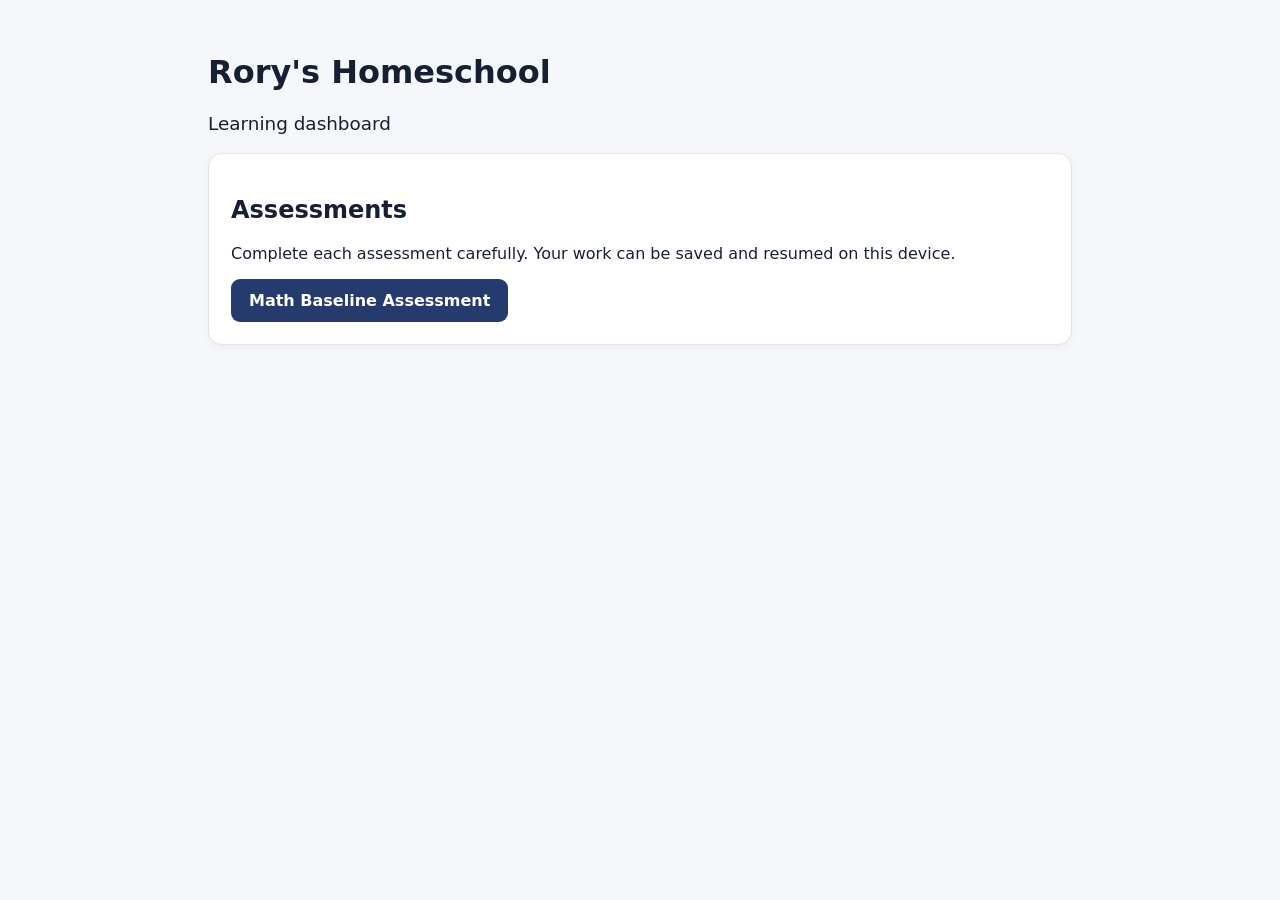
==== index.html @ d45213d0 "Add files via upload" ====
<!doctype html><html><head><meta charset="utf-8"><meta name="viewport" content="width=device-width,initial-scale=1"><title>Rory's Homeschool</title><link rel="stylesheet" href="styles.css"></head><body><main class="wrap"><h1>Rory's Homeschool</h1><p class="lead">Learning dashboard</p><section class="card"><h2>Assessments</h2><p>Complete each assessment carefully. Your work can be saved and resumed on this device.</p><a class="button" href="math-assessment.html">Math Baseline Assessment</a></section></main></body></html>
---- styles.css ----
*{box-sizing:border-box}body{margin:0;font-family:system-ui,-apple-system,Segoe UI,sans-serif;background:#f6f7fb;color:#172033}.wrap{max-width:900px;margin:auto;padding:32px 18px 80px}.lead{font-size:1.15rem}.card,.question{background:white;border:1px solid #dfe3ea;border-radius:14px;padding:22px;margin:18px 0;box-shadow:0 2px 8px #0000000d}.button,button{display:inline-block;background:#253b6e;color:white;border:0;border-radius:9px;padding:12px 18px;text-decoration:none;font-weight:700;cursor:pointer}.secondary{background:#5d6472}.nav{display:flex;gap:10px;flex-wrap:wrap;margin-top:18px}.choice{display:block;padding:10px;margin:7px 0;border:1px solid #d9dee8;border-radius:9px}.choice input{margin-right:10px}.status{padding:10px 12px;border-radius:8px;background:#eef2f8}.warning{background:#fff1d6}.hidden{display:none}.progress{font-weight:700}.small{font-size:.9rem;color:#5b6475}h1,h2,h3{line-height:1.2}
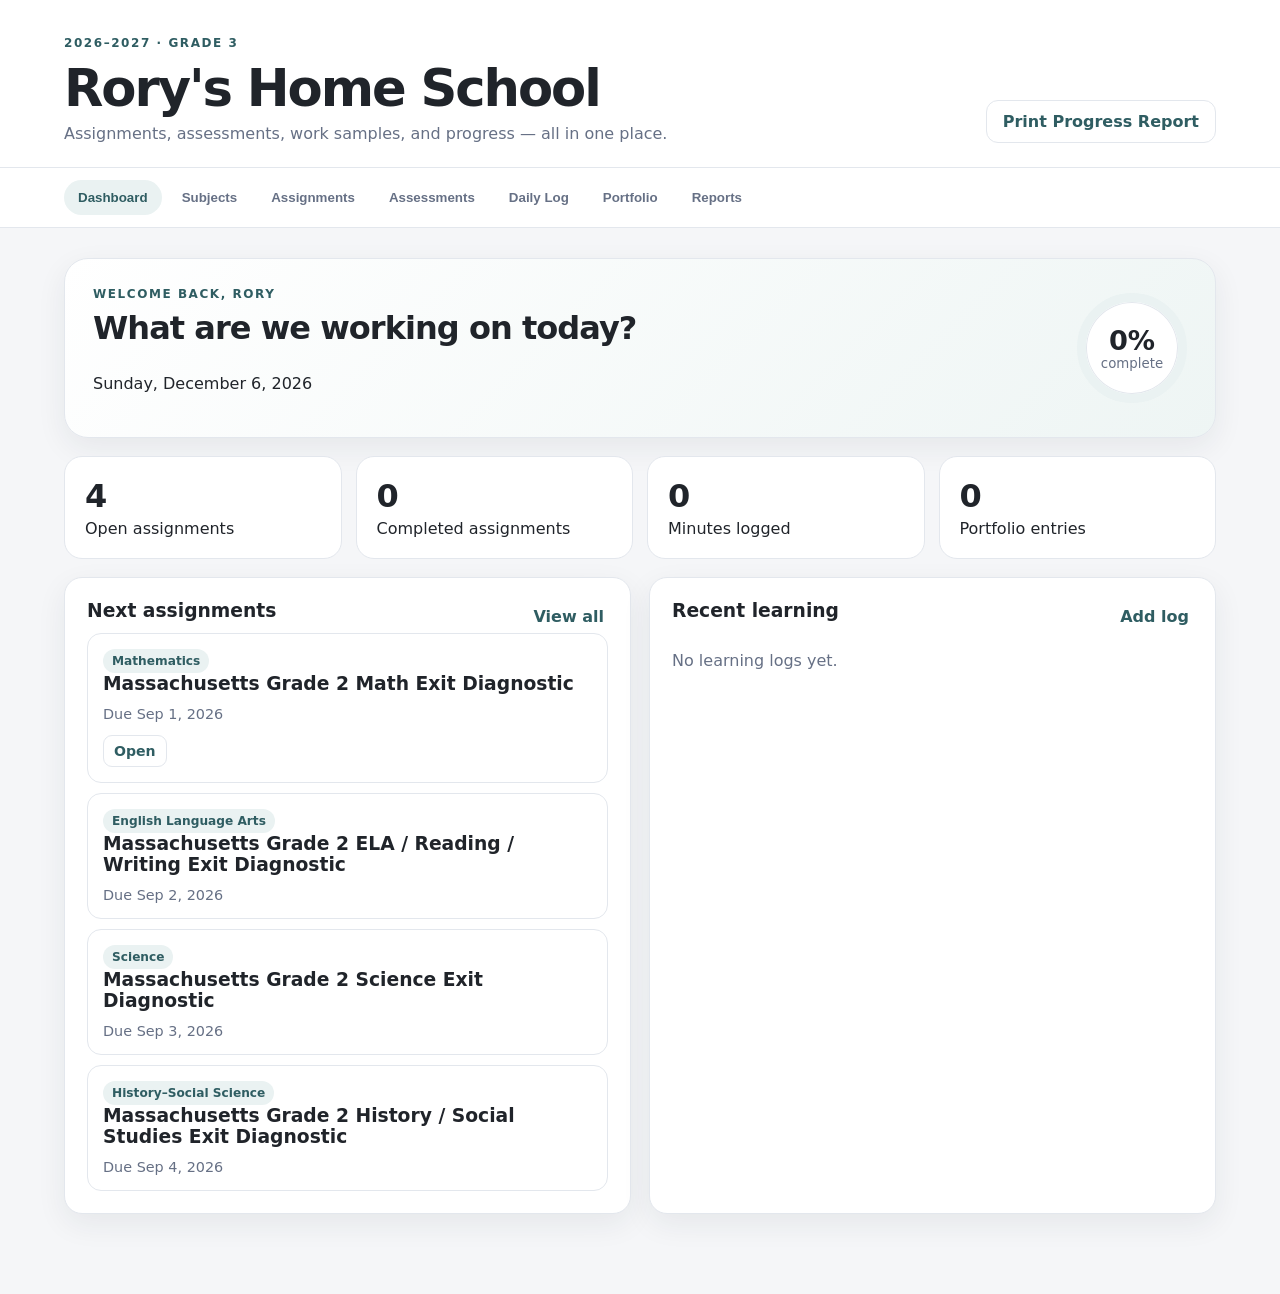
==== commit 7e13bdc8: "Add files via upload" ====
--- a/index.html
+++ b/index.html
@@ -1 +1,166 @@
-<!doctype html><html><head><meta charset="utf-8"><meta name="viewport" content="width=device-width,initial-scale=1"><title>Rory's Homeschool</title><link rel="stylesheet" href="styles.css"></head><body><main class="wrap"><h1>Rory's Homeschool</h1><p class="lead">Learning dashboard</p><section class="card"><h2>Assessments</h2><p>Complete each assessment carefully. Your work can be saved and resumed on this device.</p><a class="button" href="math-assessment.html">Math Baseline Assessment</a></section></main></body></html>+<!DOCTYPE html>
+<html lang="en">
+<head>
+  <meta charset="UTF-8">
+  <meta name="viewport" content="width=device-width, initial-scale=1.0">
+  <title>Rory's Home School</title>
+  <link rel="stylesheet" href="styles.css">
+</head>
+<body>
+<header class="site-header">
+  <div>
+    <p class="eyebrow">2026–2027 · Grade 3</p>
+    <h1>Rory's Home School</h1>
+    <p class="subtitle">Assignments, assessments, work samples, and progress — all in one place.</p>
+  </div>
+  <button id="printReportBtn" class="button secondary">Print Progress Report</button>
+</header>
+
+<nav class="tabs">
+  <button class="tab active" data-view="dashboard">Dashboard</button>
+  <button class="tab" data-view="subjects">Subjects</button>
+  <button class="tab" data-view="assignments">Assignments</button>
+  <button class="tab" data-view="assessments">Assessments</button>
+  <button class="tab" data-view="log">Daily Log</button>
+  <button class="tab" data-view="portfolio">Portfolio</button>
+  <button class="tab" data-view="reports">Reports</button>
+</nav>
+
+<main>
+<section id="dashboard" class="view active">
+  <div class="hero-card">
+    <div>
+      <p class="eyebrow">Welcome back, Rory</p>
+      <h2>What are we working on today?</h2>
+      <p id="todayText"></p>
+    </div>
+    <div class="progress-ring"><span id="overallPercent">0%</span><small>complete</small></div>
+  </div>
+  <div class="stats-grid">
+    <article class="stat-card"><span class="stat-number" id="dueCount">0</span><span>Open assignments</span></article>
+    <article class="stat-card"><span class="stat-number" id="completedCount">0</span><span>Completed assignments</span></article>
+    <article class="stat-card"><span class="stat-number" id="minutesCount">0</span><span>Minutes logged</span></article>
+    <article class="stat-card"><span class="stat-number" id="portfolioCount">0</span><span>Portfolio entries</span></article>
+  </div>
+  <div class="two-column">
+    <section class="panel">
+      <div class="panel-heading"><h3>Next assignments</h3><button class="link-button" data-go="assignments">View all</button></div>
+      <div id="nextAssignments" class="stack"></div>
+    </section>
+    <section class="panel">
+      <div class="panel-heading"><h3>Recent learning</h3><button class="link-button" data-go="log">Add log</button></div>
+      <div id="recentLogs" class="stack"></div>
+    </section>
+  </div>
+</section>
+
+<section id="subjects" class="view">
+  <div class="section-heading"><div><p class="eyebrow">California Grade 3 Course of Study</p><h2>Subjects & Topics</h2></div></div>
+  <div class="panel standards-note">
+    <h3>How this site is organized</h3>
+    <p><strong>Instruction from this point forward follows California Grade 3 requirements and standards.</strong> Massachusetts Grade 2 standards are used only for Rory's initial baseline/exit diagnostics so we can identify what he had already been taught and mastered before homeschooling began.</p>
+  </div>
+  <div id="subjectGrid" class="subject-grid"></div>
+  <div id="subjectDetail" class="panel subject-detail" hidden></div>
+</section>
+
+<section id="assignments" class="view">
+  <div class="section-heading">
+    <div><p class="eyebrow">Schoolwork</p><h2>Assignments</h2></div>
+    <button id="addAssignmentBtn" class="button">+ Add Assignment</button>
+  </div>
+  <div class="filter-row">
+    <select id="subjectFilter">
+      <option value="all">All subjects</option><option>English Language Arts</option><option>Mathematics</option>
+      <option>Science</option><option>History–Social Science</option><option>Health</option><option>Physical Education</option>
+      <option>Visual & Performing Arts</option><option>Technology & Digital Literacy</option>
+    </select>
+    <select id="statusFilter"><option value="all">All statuses</option><option value="open">Open</option><option value="complete">Complete</option></select>
+  </div>
+  <div id="assignmentList" class="card-list"></div>
+</section>
+
+<section id="assessments" class="view">
+  <div class="section-heading"><div><p class="eyebrow">Massachusetts Grade 2 Exit Baseline + Later California Progress Checks</p><h2>Assessments</h2></div></div>
+  <div class="assessment-intro panel">
+    <h3>Assessment Period</h3>
+    <p>Rory's initial baseline assessments use Massachusetts Grade 2 standards to establish where prior instruction left off. Grade 3 reach questions are readiness probes, not deficiencies if he has not yet been taught the material. After the baseline is complete, instruction and progress checks will be organized around California Grade 3 expectations.</p>
+  </div>
+  <div id="assessmentList" class="card-list"></div>
+</section>
+
+<section id="log" class="view">
+  <div class="section-heading"><div><p class="eyebrow">Documentation</p><h2>Daily Learning Log</h2></div></div>
+  <form id="logForm" class="panel form-grid">
+    <label>Date<input type="date" id="logDate" required></label>
+    <label>Subject<select id="logSubject" required>
+      <option>English Language Arts</option><option>Mathematics</option><option>Science</option><option>History–Social Science</option>
+      <option>Health</option><option>Physical Education</option><option>Visual & Performing Arts</option><option>Technology & Digital Literacy</option>
+    </select></label>
+    <label>Minutes<input type="number" id="logMinutes" min="1" step="1" required></label>
+    <label class="full">What did you work on?<textarea id="logActivity" rows="3" required></textarea></label>
+    <label class="full">Notes / what I learned<textarea id="logNotes" rows="3"></textarea></label>
+    <div class="full"><button class="button" type="submit">Save Learning Log</button></div>
+  </form>
+  <div id="logList" class="card-list"></div>
+</section>
+
+<section id="portfolio" class="view">
+  <div class="section-heading">
+    <div><p class="eyebrow">Work Samples</p><h2>Portfolio</h2></div>
+    <button id="addPortfolioBtn" class="button">+ Add Work Sample</button>
+  </div>
+  <p class="section-note">Save a title, description, date, subject, and optional link to a photo, PDF, document, artwork, or other work sample.</p>
+  <div id="portfolioList" class="card-list"></div>
+</section>
+
+<section id="reports" class="view">
+  <div class="section-heading"><div><p class="eyebrow">Parent Records</p><h2>Progress Reports</h2></div></div>
+  <div class="report-grid">
+    <article class="panel"><h3>Current Summary</h3><div id="reportSummary"></div></article>
+    <article class="panel">
+      <h3>Export Records</h3>
+      <p>Export a complete copy of Rory's school record from this browser.</p>
+      <div class="button-stack">
+        <button id="exportJsonBtn" class="button">Export Full Record (.json)</button>
+        <button id="exportCsvBtn" class="button secondary">Export Learning Log (.csv)</button>
+      </div>
+      <p class="privacy-note"><strong>Important:</strong> this version stores progress in this browser. Export the full record regularly so the school record is backed up.</p>
+    </article>
+  </div>
+</section>
+</main>
+
+<dialog id="assignmentDialog">
+<form id="assignmentForm" class="dialog-form">
+  <div class="dialog-heading"><h2>Add Assignment</h2><button type="button" class="icon-button close-dialog">×</button></div>
+  <label>Title<input id="assignmentTitle" required></label>
+  <label>Subject<select id="assignmentSubject">
+    <option>English Language Arts</option><option>Mathematics</option><option>Science</option><option>History–Social Science</option>
+    <option>Health</option><option>Physical Education</option><option>Visual & Performing Arts</option><option>Technology & Digital Literacy</option>
+  </select></label>
+  <label>Due date<input type="date" id="assignmentDue"></label>
+  <label>Description<textarea id="assignmentDescription" rows="4"></textarea></label>
+  <label>Resource / assignment link<input type="url" id="assignmentLink" placeholder="https://..."></label>
+  <button class="button" type="submit">Save Assignment</button>
+</form>
+</dialog>
+
+<dialog id="portfolioDialog">
+<form id="portfolioForm" class="dialog-form">
+  <div class="dialog-heading"><h2>Add Work Sample</h2><button type="button" class="icon-button close-dialog">×</button></div>
+  <label>Title<input id="portfolioTitle" required></label>
+  <label>Subject<select id="portfolioSubject">
+    <option>English Language Arts</option><option>Mathematics</option><option>Science</option><option>History–Social Science</option>
+    <option>Health</option><option>Physical Education</option><option>Visual & Performing Arts</option><option>Technology & Digital Literacy</option>
+  </select></label>
+  <label>Date<input type="date" id="portfolioDate" required></label>
+  <label>Description<textarea id="portfolioDescription" rows="4"></textarea></label>
+  <label>Evidence link<input type="url" id="portfolioLink" placeholder="https://..."></label>
+  <button class="button" type="submit">Save Work Sample</button>
+</form>
+</dialog>
+
+<script src="app.js"></script>
+</body>
+</html>
--- a/styles.css
+++ b/styles.css
@@ -1 +1,10 @@
-*{box-sizing:border-box}body{margin:0;font-family:system-ui,-apple-system,Segoe UI,sans-serif;background:#f6f7fb;color:#172033}.wrap{max-width:900px;margin:auto;padding:32px 18px 80px}.lead{font-size:1.15rem}.card,.question{background:white;border:1px solid #dfe3ea;border-radius:14px;padding:22px;margin:18px 0;box-shadow:0 2px 8px #0000000d}.button,button{display:inline-block;background:#253b6e;color:white;border:0;border-radius:9px;padding:12px 18px;text-decoration:none;font-weight:700;cursor:pointer}.secondary{background:#5d6472}.nav{display:flex;gap:10px;flex-wrap:wrap;margin-top:18px}.choice{display:block;padding:10px;margin:7px 0;border:1px solid #d9dee8;border-radius:9px}.choice input{margin-right:10px}.status{padding:10px 12px;border-radius:8px;background:#eef2f8}.warning{background:#fff1d6}.hidden{display:none}.progress{font-weight:700}.small{font-size:.9rem;color:#5b6475}h1,h2,h3{line-height:1.2}+:root{--bg:#f5f6f8;--surface:#fff;--text:#20242a;--muted:#667085;--line:#e3e7ed;--accent:#2f5d62;--accent-soft:#eaf2f2;--success:#2f7a4d;--shadow:0 10px 30px rgba(31,41,55,.07);font-family:Inter,system-ui,-apple-system,BlinkMacSystemFont,"Segoe UI",sans-serif}
+*{box-sizing:border-box}body{margin:0;background:var(--bg);color:var(--text)}.site-header{padding:36px clamp(20px,5vw,72px) 24px;display:flex;justify-content:space-between;align-items:end;gap:24px;background:var(--surface);border-bottom:1px solid var(--line)}
+h1,h2,h3,p{margin-top:0}h1{margin-bottom:6px;font-size:clamp(2rem,4vw,3.3rem);letter-spacing:-.04em}h2{font-size:2rem;letter-spacing:-.03em}h3{margin-bottom:12px}.subtitle,.section-note{color:var(--muted);margin-bottom:0}.eyebrow{text-transform:uppercase;letter-spacing:.13em;font-size:.75rem;font-weight:800;color:var(--accent);margin-bottom:8px}
+.tabs{position:sticky;top:0;z-index:10;display:flex;gap:6px;overflow-x:auto;padding:12px clamp(20px,5vw,72px);background:rgba(255,255,255,.94);border-bottom:1px solid var(--line);backdrop-filter:blur(12px)}.tab{border:0;background:transparent;padding:10px 14px;border-radius:999px;font-weight:700;cursor:pointer;color:var(--muted);white-space:nowrap}.tab.active{background:var(--accent-soft);color:var(--accent)}
+main{padding:30px clamp(20px,5vw,72px) 80px;max-width:1500px;margin:auto}.view{display:none}.view.active{display:block}.hero-card{background:linear-gradient(135deg,#fff,#eef5f4);border:1px solid var(--line);border-radius:24px;padding:28px;display:flex;align-items:center;justify-content:space-between;gap:24px;box-shadow:var(--shadow)}.progress-ring{width:110px;height:110px;min-width:110px;border-radius:50%;display:grid;place-items:center;align-content:center;background:var(--surface);border:9px solid var(--accent-soft);box-shadow:inset 0 0 0 1px var(--line)}.progress-ring span{font-size:1.7rem;font-weight:850}.progress-ring small{color:var(--muted)}
+.stats-grid{display:grid;grid-template-columns:repeat(4,1fr);gap:14px;margin:18px 0}.stat-card{background:var(--surface);border:1px solid var(--line);border-radius:18px;padding:20px}.stat-number{display:block;font-size:2rem;font-weight:850;margin-bottom:4px}.two-column,.report-grid{display:grid;grid-template-columns:1fr 1fr;gap:18px}.panel{background:var(--surface);border:1px solid var(--line);border-radius:18px;padding:22px;box-shadow:var(--shadow)}.panel-heading,.section-heading{display:flex;align-items:center;justify-content:space-between;gap:18px}.section-heading{margin-bottom:18px}.section-heading h2{margin-bottom:0}
+.stack{display:grid;gap:10px}.mini-card,.record-card{border:1px solid var(--line);border-radius:14px;padding:15px;background:#fff}.record-card{padding:18px}.record-card h3{margin-bottom:7px}.meta{color:var(--muted);font-size:.9rem}.badge{display:inline-block;padding:5px 9px;border-radius:999px;background:var(--accent-soft);color:var(--accent);font-size:.76rem;font-weight:800}.badge.complete{background:#e8f5ec;color:var(--success)}.card-list{display:grid;gap:13px}.button,.link-button,.icon-button{font:inherit;cursor:pointer}.button{border:0;border-radius:12px;padding:11px 16px;background:var(--accent);color:white;font-weight:800}.button.secondary{background:white;color:var(--accent);border:1px solid var(--line)}.link-button{border:0;background:transparent;color:var(--accent);font-weight:800;padding:4px}.icon-button{border:0;background:transparent;font-size:1.6rem}
+.filter-row{display:flex;gap:10px;margin-bottom:16px}select,input,textarea{width:100%;border:1px solid #ccd3dc;border-radius:10px;padding:10px 11px;font:inherit;background:white}.filter-row select{width:auto;min-width:180px}.form-grid{display:grid;grid-template-columns:1fr 1fr 1fr;gap:14px;margin-bottom:18px}.form-grid label,.dialog-form label{display:grid;gap:7px;font-weight:700;font-size:.92rem}.full{grid-column:1/-1}dialog{width:min(560px,92vw);border:0;border-radius:18px;padding:0;box-shadow:0 24px 70px rgba(0,0,0,.22)}dialog::backdrop{background:rgba(26,30,36,.45)}.dialog-form{padding:22px;display:grid;gap:14px}.dialog-heading{display:flex;justify-content:space-between;align-items:center}.dialog-heading h2{margin:0}.button-stack{display:grid;gap:10px}.privacy-note{color:var(--muted);font-size:.9rem;margin-top:16px}.actions{display:flex;flex-wrap:wrap;gap:8px;margin-top:13px}.actions button,.actions a{border:1px solid var(--line);border-radius:9px;padding:7px 10px;background:white;color:var(--accent);font-weight:750;text-decoration:none;cursor:pointer;font-size:.88rem}.empty{color:var(--muted);padding:18px 0}.report-table{width:100%;border-collapse:collapse}.report-table th,.report-table td{text-align:left;padding:8px;border-bottom:1px solid var(--line)}
+.subject-grid{display:grid;grid-template-columns:repeat(3,minmax(0,1fr));gap:14px;margin:18px 0}.subject-card{text-align:left;border:1px solid var(--line);border-radius:18px;padding:20px;background:var(--surface);box-shadow:var(--shadow);font:inherit;cursor:pointer;color:inherit}.subject-card:hover{transform:translateY(-1px);border-color:#c9d7d8}.subject-card h3{margin-top:12px}.subject-card p{color:var(--muted);margin-bottom:0}.subject-detail{margin-top:18px}.topic-list{columns:2;gap:28px}.topic-list li{margin:8px 0}.topic-link{color:var(--accent);font-weight:700}.standards-note{border-left:5px solid var(--accent)}
+@media(max-width:950px){.subject-grid{grid-template-columns:1fr 1fr}}@media(max-width:850px){.site-header{align-items:start;flex-direction:column}.stats-grid{grid-template-columns:1fr 1fr}.two-column,.report-grid{grid-template-columns:1fr}.form-grid{grid-template-columns:1fr}.hero-card{align-items:start}}@media(max-width:520px){.stats-grid,.subject-grid{grid-template-columns:1fr}.hero-card{flex-direction:column}.filter-row{flex-direction:column}.filter-row select{width:100%}.topic-list{columns:1}}@media print{.site-header button,.tabs,.section-heading .button,.actions,#exportJsonBtn,#exportCsvBtn{display:none!important}body{background:white}main{max-width:none;padding:20px}.view{display:none!important}#reports.view{display:block!important}.panel{box-shadow:none;break-inside:avoid}}
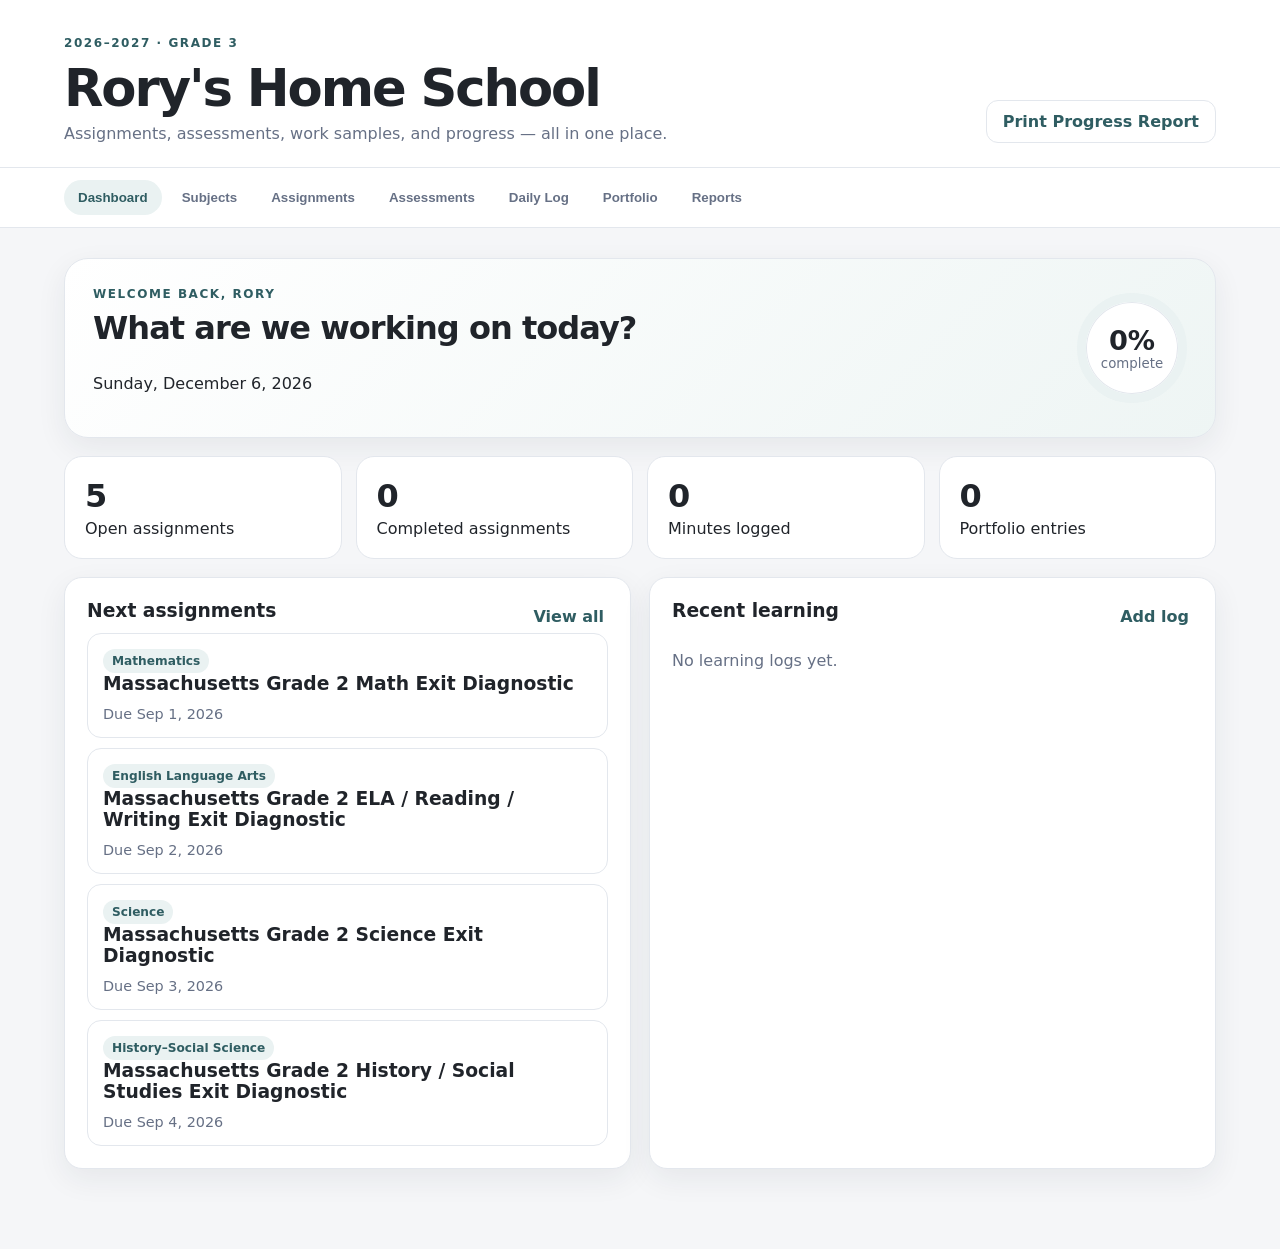
==== commit 6ddef581: "Integrate complete homeschool diagnostic portal and parent reporting Bring Rory to canonical portal " ====
--- a/index.html
+++ b/index.html
@@ -1,166 +1,176 @@
-<!DOCTYPE html>
-<html lang="en">
-<head>
-  <meta charset="UTF-8">
-  <meta name="viewport" content="width=device-width, initial-scale=1.0">
-  <title>Rory's Home School</title>
-  <link rel="stylesheet" href="styles.css">
-</head>
-<body>
-<header class="site-header">
-  <div>
-    <p class="eyebrow">2026–2027 · Grade 3</p>
-    <h1>Rory's Home School</h1>
-    <p class="subtitle">Assignments, assessments, work samples, and progress — all in one place.</p>
-  </div>
-  <button id="printReportBtn" class="button secondary">Print Progress Report</button>
-</header>
-
-<nav class="tabs">
-  <button class="tab active" data-view="dashboard">Dashboard</button>
-  <button class="tab" data-view="subjects">Subjects</button>
-  <button class="tab" data-view="assignments">Assignments</button>
-  <button class="tab" data-view="assessments">Assessments</button>
-  <button class="tab" data-view="log">Daily Log</button>
-  <button class="tab" data-view="portfolio">Portfolio</button>
-  <button class="tab" data-view="reports">Reports</button>
-</nav>
-
-<main>
-<section id="dashboard" class="view active">
-  <div class="hero-card">
-    <div>
-      <p class="eyebrow">Welcome back, Rory</p>
-      <h2>What are we working on today?</h2>
-      <p id="todayText"></p>
-    </div>
-    <div class="progress-ring"><span id="overallPercent">0%</span><small>complete</small></div>
-  </div>
-  <div class="stats-grid">
-    <article class="stat-card"><span class="stat-number" id="dueCount">0</span><span>Open assignments</span></article>
-    <article class="stat-card"><span class="stat-number" id="completedCount">0</span><span>Completed assignments</span></article>
-    <article class="stat-card"><span class="stat-number" id="minutesCount">0</span><span>Minutes logged</span></article>
-    <article class="stat-card"><span class="stat-number" id="portfolioCount">0</span><span>Portfolio entries</span></article>
-  </div>
-  <div class="two-column">
-    <section class="panel">
-      <div class="panel-heading"><h3>Next assignments</h3><button class="link-button" data-go="assignments">View all</button></div>
-      <div id="nextAssignments" class="stack"></div>
-    </section>
-    <section class="panel">
-      <div class="panel-heading"><h3>Recent learning</h3><button class="link-button" data-go="log">Add log</button></div>
-      <div id="recentLogs" class="stack"></div>
-    </section>
-  </div>
-</section>
-
-<section id="subjects" class="view">
-  <div class="section-heading"><div><p class="eyebrow">California Grade 3 Course of Study</p><h2>Subjects & Topics</h2></div></div>
-  <div class="panel standards-note">
-    <h3>How this site is organized</h3>
-    <p><strong>Instruction from this point forward follows California Grade 3 requirements and standards.</strong> Massachusetts Grade 2 standards are used only for Rory's initial baseline/exit diagnostics so we can identify what he had already been taught and mastered before homeschooling began.</p>
-  </div>
-  <div id="subjectGrid" class="subject-grid"></div>
-  <div id="subjectDetail" class="panel subject-detail" hidden></div>
-</section>
-
-<section id="assignments" class="view">
-  <div class="section-heading">
-    <div><p class="eyebrow">Schoolwork</p><h2>Assignments</h2></div>
-    <button id="addAssignmentBtn" class="button">+ Add Assignment</button>
-  </div>
-  <div class="filter-row">
-    <select id="subjectFilter">
-      <option value="all">All subjects</option><option>English Language Arts</option><option>Mathematics</option>
-      <option>Science</option><option>History–Social Science</option><option>Health</option><option>Physical Education</option>
-      <option>Visual & Performing Arts</option><option>Technology & Digital Literacy</option>
-    </select>
-    <select id="statusFilter"><option value="all">All statuses</option><option value="open">Open</option><option value="complete">Complete</option></select>
-  </div>
-  <div id="assignmentList" class="card-list"></div>
-</section>
-
-<section id="assessments" class="view">
-  <div class="section-heading"><div><p class="eyebrow">Massachusetts Grade 2 Exit Baseline + Later California Progress Checks</p><h2>Assessments</h2></div></div>
-  <div class="assessment-intro panel">
-    <h3>Assessment Period</h3>
-    <p>Rory's initial baseline assessments use Massachusetts Grade 2 standards to establish where prior instruction left off. Grade 3 reach questions are readiness probes, not deficiencies if he has not yet been taught the material. After the baseline is complete, instruction and progress checks will be organized around California Grade 3 expectations.</p>
-  </div>
-  <div id="assessmentList" class="card-list"></div>
-</section>
-
-<section id="log" class="view">
-  <div class="section-heading"><div><p class="eyebrow">Documentation</p><h2>Daily Learning Log</h2></div></div>
-  <form id="logForm" class="panel form-grid">
-    <label>Date<input type="date" id="logDate" required></label>
-    <label>Subject<select id="logSubject" required>
-      <option>English Language Arts</option><option>Mathematics</option><option>Science</option><option>History–Social Science</option>
-      <option>Health</option><option>Physical Education</option><option>Visual & Performing Arts</option><option>Technology & Digital Literacy</option>
-    </select></label>
-    <label>Minutes<input type="number" id="logMinutes" min="1" step="1" required></label>
-    <label class="full">What did you work on?<textarea id="logActivity" rows="3" required></textarea></label>
-    <label class="full">Notes / what I learned<textarea id="logNotes" rows="3"></textarea></label>
-    <div class="full"><button class="button" type="submit">Save Learning Log</button></div>
-  </form>
-  <div id="logList" class="card-list"></div>
-</section>
-
-<section id="portfolio" class="view">
-  <div class="section-heading">
-    <div><p class="eyebrow">Work Samples</p><h2>Portfolio</h2></div>
-    <button id="addPortfolioBtn" class="button">+ Add Work Sample</button>
-  </div>
-  <p class="section-note">Save a title, description, date, subject, and optional link to a photo, PDF, document, artwork, or other work sample.</p>
-  <div id="portfolioList" class="card-list"></div>
-</section>
-
-<section id="reports" class="view">
-  <div class="section-heading"><div><p class="eyebrow">Parent Records</p><h2>Progress Reports</h2></div></div>
-  <div class="report-grid">
-    <article class="panel"><h3>Current Summary</h3><div id="reportSummary"></div></article>
-    <article class="panel">
-      <h3>Export Records</h3>
-      <p>Export a complete copy of Rory's school record from this browser.</p>
-      <div class="button-stack">
-        <button id="exportJsonBtn" class="button">Export Full Record (.json)</button>
-        <button id="exportCsvBtn" class="button secondary">Export Learning Log (.csv)</button>
-      </div>
-      <p class="privacy-note"><strong>Important:</strong> this version stores progress in this browser. Export the full record regularly so the school record is backed up.</p>
-    </article>
-  </div>
-</section>
-</main>
-
-<dialog id="assignmentDialog">
-<form id="assignmentForm" class="dialog-form">
-  <div class="dialog-heading"><h2>Add Assignment</h2><button type="button" class="icon-button close-dialog">×</button></div>
-  <label>Title<input id="assignmentTitle" required></label>
-  <label>Subject<select id="assignmentSubject">
-    <option>English Language Arts</option><option>Mathematics</option><option>Science</option><option>History–Social Science</option>
-    <option>Health</option><option>Physical Education</option><option>Visual & Performing Arts</option><option>Technology & Digital Literacy</option>
-  </select></label>
-  <label>Due date<input type="date" id="assignmentDue"></label>
-  <label>Description<textarea id="assignmentDescription" rows="4"></textarea></label>
-  <label>Resource / assignment link<input type="url" id="assignmentLink" placeholder="https://..."></label>
-  <button class="button" type="submit">Save Assignment</button>
-</form>
-</dialog>
-
-<dialog id="portfolioDialog">
-<form id="portfolioForm" class="dialog-form">
-  <div class="dialog-heading"><h2>Add Work Sample</h2><button type="button" class="icon-button close-dialog">×</button></div>
-  <label>Title<input id="portfolioTitle" required></label>
-  <label>Subject<select id="portfolioSubject">
-    <option>English Language Arts</option><option>Mathematics</option><option>Science</option><option>History–Social Science</option>
-    <option>Health</option><option>Physical Education</option><option>Visual & Performing Arts</option><option>Technology & Digital Literacy</option>
-  </select></label>
-  <label>Date<input type="date" id="portfolioDate" required></label>
-  <label>Description<textarea id="portfolioDescription" rows="4"></textarea></label>
-  <label>Evidence link<input type="url" id="portfolioLink" placeholder="https://..."></label>
-  <button class="button" type="submit">Save Work Sample</button>
-</form>
-</dialog>
-
-<script src="app.js"></script>
-</body>
-</html>+<!DOCTYPE html>
+<html lang="en">
+<head>
+  <meta charset="UTF-8">
+  <meta name="viewport" content="width=device-width, initial-scale=1.0">
+  <title>Rory's Home School</title>
+  <link rel="stylesheet" href="styles.css">
+</head>
+<body>
+<header class="site-header">
+  <div>
+    <p class="eyebrow">2026–2027 · Grade 3</p>
+    <h1>Rory's Home School</h1>
+    <p class="subtitle">Assignments, assessments, work samples, and progress — all in one place.</p>
+  </div>
+  <button id="printReportBtn" class="button secondary">Print Progress Report</button>
+</header>
+
+<nav class="tabs">
+  <button class="tab active" data-view="dashboard">Dashboard</button>
+  <button class="tab" data-view="subjects">Subjects</button>
+  <button class="tab" data-view="assignments">Assignments</button>
+  <button class="tab" data-view="assessments">Assessments</button>
+  <button class="tab" data-view="log">Daily Log</button>
+  <button class="tab" data-view="portfolio">Portfolio</button>
+  <button class="tab" data-view="reports">Reports</button>
+</nav>
+
+<main>
+<section id="dashboard" class="view active">
+  <div class="hero-card">
+    <div>
+      <p class="eyebrow">Welcome back, Rory</p>
+      <h2>What are we working on today?</h2>
+      <p id="todayText"></p>
+    </div>
+    <div class="progress-ring"><span id="overallPercent">0%</span><small>complete</small></div>
+  </div>
+
+  <div class="stats-grid">
+    <article class="stat-card"><span class="stat-number" id="dueCount">0</span><span>Open assignments</span></article>
+    <article class="stat-card"><span class="stat-number" id="completedCount">0</span><span>Completed assignments</span></article>
+    <article class="stat-card"><span class="stat-number" id="minutesCount">0</span><span>Minutes logged</span></article>
+    <article class="stat-card"><span class="stat-number" id="portfolioCount">0</span><span>Portfolio entries</span></article>
+  </div>
+
+  <div class="two-column">
+    <section class="panel">
+      <div class="panel-heading"><h3>Next assignments</h3><button class="link-button" data-go="assignments">View all</button></div>
+      <div id="nextAssignments" class="stack"></div>
+    </section>
+    <section class="panel">
+      <div class="panel-heading"><h3>Recent learning</h3><button class="link-button" data-go="log">Add log</button></div>
+      <div id="recentLogs" class="stack"></div>
+    </section>
+  </div>
+</section>
+
+
+<section id="subjects" class="view">
+  <div class="section-heading">
+    <div>
+      <p class="eyebrow">California Course of Study</p>
+      <h2>Subjects & Topics</h2>
+    </div>
+  </div>
+  <div class="panel standards-note">
+    <h3>How this site is organized</h3>
+    <p><strong>Instruction from this point forward follows California requirements and standards.</strong> Massachusetts standards are used only for baseline/exit diagnostics to identify what Rory had been taught and mastered before homeschooling began.</p>
+  </div>
+  <div id="subjectGrid" class="subject-grid"></div>
+  <div id="subjectDetail" class="panel subject-detail" hidden></div>
+</section>
+
+<section id="assignments" class="view">
+  <div class="section-heading">
+    <div><p class="eyebrow">Schoolwork</p><h2>Assignments</h2></div>
+    <button id="addAssignmentBtn" class="button">+ Add Assignment</button>
+  </div>
+  <div class="filter-row">
+    <select id="subjectFilter">
+      <option value="all">All subjects</option><option>English Language Arts</option><option>Mathematics</option>
+      <option>Science</option><option>History–Social Science</option><option>Health</option><option>Physical Education</option>
+      <option>Fine Arts</option><option>Technology</option>
+    </select>
+    <select id="statusFilter"><option value="all">All statuses</option><option value="open">Open</option><option value="complete">Complete</option></select>
+  </div>
+  <div id="assignmentList" class="card-list"></div>
+</section>
+
+<section id="assessments" class="view">
+  <div class="section-heading"><div><p class="eyebrow">Massachusetts Exit Baseline + Later Progress Checks</p><h2>Assessments</h2></div></div>
+  <div class="assessment-intro panel">
+    <h3>Assessment Week</h3>
+    <p>Rory's initial assessments use Massachusetts exit expectations as the core baseline, with separate prerequisite and California readiness probes, to establish where Grade 2 instruction left off. After the baseline is complete, instructional work and progress checks will be organized around California Grade 3 expectations.</p>
+  </div>
+  <div id="assessmentList" class="card-list"></div>
+</section>
+
+<section id="log" class="view">
+  <div class="section-heading"><div><p class="eyebrow">Documentation</p><h2>Daily Learning Log</h2></div></div>
+  <form id="logForm" class="panel form-grid">
+    <label>Date<input type="date" id="logDate" required></label>
+    <label>Subject<select id="logSubject" required>
+      <option>English Language Arts</option><option>Mathematics</option><option>Science</option><option>History–Social Science</option>
+      <option>Health</option><option>Physical Education</option><option>Fine Arts</option><option>Technology</option>
+    </select></label>
+    <label>Minutes<input type="number" id="logMinutes" min="1" step="1" required></label>
+    <label class="full">What did you work on?<textarea id="logActivity" rows="3" required></textarea></label>
+    <label class="full">Notes / what I learned<textarea id="logNotes" rows="3"></textarea></label>
+    <div class="full"><button class="button" type="submit">Save Learning Log</button></div>
+  </form>
+  <div id="logList" class="card-list"></div>
+</section>
+
+<section id="portfolio" class="view">
+  <div class="section-heading">
+    <div><p class="eyebrow">Work Samples</p><h2>Portfolio</h2></div>
+    <button id="addPortfolioBtn" class="button">+ Add Work Sample</button>
+  </div>
+  <p class="section-note">Save a title, description, date, subject, and optional link to a photo, PDF, document, or other work sample.</p>
+  <div id="portfolioList" class="card-list"></div>
+</section>
+
+<section id="reports" class="view">
+  <div class="section-heading"><div><p class="eyebrow">Parent Records</p><h2>Progress Reports</h2></div></div>
+  <div class="report-grid">
+    <article class="panel"><h3>Current Summary</h3><div id="reportSummary"></div></article>
+    <article class="panel">
+      <h3>Export Records</h3>
+      <p>Export a complete copy of Rory's school record from this browser.</p>
+      <div class="button-stack">
+        <button id="exportJsonBtn" class="button">Export Full Record (.json)</button>
+        <button id="exportCsvBtn" class="button secondary">Export Learning Log (.csv)</button>
+      </div>
+      <p class="privacy-note"><strong>Important:</strong> this starter version stores progress only in this browser. Export regularly so the record is backed up.</p>
+    </article>
+  </div>
+</section>
+</main>
+
+<dialog id="assignmentDialog">
+<form id="assignmentForm" class="dialog-form">
+  <div class="dialog-heading"><h2>Add Assignment</h2><button type="button" class="icon-button close-dialog">×</button></div>
+  <label>Title<input id="assignmentTitle" required></label>
+  <label>Subject<select id="assignmentSubject">
+    <option>English Language Arts</option><option>Mathematics</option><option>Science</option><option>History–Social Science</option>
+    <option>Health</option><option>Physical Education</option><option>Fine Arts</option><option>Technology</option>
+  </select></label>
+  <label>Due date<input type="date" id="assignmentDue"></label>
+  <label>Description<textarea id="assignmentDescription" rows="4"></textarea></label>
+  <label>Resource / assignment link<input type="url" id="assignmentLink" placeholder="https://..."></label>
+  <button class="button" type="submit">Save Assignment</button>
+</form>
+</dialog>
+
+<dialog id="portfolioDialog">
+<form id="portfolioForm" class="dialog-form">
+  <div class="dialog-heading"><h2>Add Work Sample</h2><button type="button" class="icon-button close-dialog">×</button></div>
+  <label>Title<input id="portfolioTitle" required></label>
+  <label>Subject<select id="portfolioSubject">
+    <option>English Language Arts</option><option>Mathematics</option><option>Science</option><option>History–Social Science</option>
+    <option>Health</option><option>Physical Education</option><option>Fine Arts</option><option>Technology</option>
+  </select></label>
+  <label>Date<input type="date" id="portfolioDate" required></label>
+  <label>Description<textarea id="portfolioDescription" rows="4"></textarea></label>
+  <label>Evidence link<input type="url" id="portfolioLink" placeholder="https://..."></label>
+  <button class="button" type="submit">Save Work Sample</button>
+</form>
+</dialog>
+
+<script src="portal-config.js"></script>
+<script src="app.js"></script>
+<script src="portal-extras.js"></script>
+</body>
+</html>
--- a/styles.css
+++ b/styles.css
@@ -1,10 +1,18 @@
-:root{--bg:#f5f6f8;--surface:#fff;--text:#20242a;--muted:#667085;--line:#e3e7ed;--accent:#2f5d62;--accent-soft:#eaf2f2;--success:#2f7a4d;--shadow:0 10px 30px rgba(31,41,55,.07);font-family:Inter,system-ui,-apple-system,BlinkMacSystemFont,"Segoe UI",sans-serif}
-*{box-sizing:border-box}body{margin:0;background:var(--bg);color:var(--text)}.site-header{padding:36px clamp(20px,5vw,72px) 24px;display:flex;justify-content:space-between;align-items:end;gap:24px;background:var(--surface);border-bottom:1px solid var(--line)}
-h1,h2,h3,p{margin-top:0}h1{margin-bottom:6px;font-size:clamp(2rem,4vw,3.3rem);letter-spacing:-.04em}h2{font-size:2rem;letter-spacing:-.03em}h3{margin-bottom:12px}.subtitle,.section-note{color:var(--muted);margin-bottom:0}.eyebrow{text-transform:uppercase;letter-spacing:.13em;font-size:.75rem;font-weight:800;color:var(--accent);margin-bottom:8px}
-.tabs{position:sticky;top:0;z-index:10;display:flex;gap:6px;overflow-x:auto;padding:12px clamp(20px,5vw,72px);background:rgba(255,255,255,.94);border-bottom:1px solid var(--line);backdrop-filter:blur(12px)}.tab{border:0;background:transparent;padding:10px 14px;border-radius:999px;font-weight:700;cursor:pointer;color:var(--muted);white-space:nowrap}.tab.active{background:var(--accent-soft);color:var(--accent)}
-main{padding:30px clamp(20px,5vw,72px) 80px;max-width:1500px;margin:auto}.view{display:none}.view.active{display:block}.hero-card{background:linear-gradient(135deg,#fff,#eef5f4);border:1px solid var(--line);border-radius:24px;padding:28px;display:flex;align-items:center;justify-content:space-between;gap:24px;box-shadow:var(--shadow)}.progress-ring{width:110px;height:110px;min-width:110px;border-radius:50%;display:grid;place-items:center;align-content:center;background:var(--surface);border:9px solid var(--accent-soft);box-shadow:inset 0 0 0 1px var(--line)}.progress-ring span{font-size:1.7rem;font-weight:850}.progress-ring small{color:var(--muted)}
-.stats-grid{display:grid;grid-template-columns:repeat(4,1fr);gap:14px;margin:18px 0}.stat-card{background:var(--surface);border:1px solid var(--line);border-radius:18px;padding:20px}.stat-number{display:block;font-size:2rem;font-weight:850;margin-bottom:4px}.two-column,.report-grid{display:grid;grid-template-columns:1fr 1fr;gap:18px}.panel{background:var(--surface);border:1px solid var(--line);border-radius:18px;padding:22px;box-shadow:var(--shadow)}.panel-heading,.section-heading{display:flex;align-items:center;justify-content:space-between;gap:18px}.section-heading{margin-bottom:18px}.section-heading h2{margin-bottom:0}
-.stack{display:grid;gap:10px}.mini-card,.record-card{border:1px solid var(--line);border-radius:14px;padding:15px;background:#fff}.record-card{padding:18px}.record-card h3{margin-bottom:7px}.meta{color:var(--muted);font-size:.9rem}.badge{display:inline-block;padding:5px 9px;border-radius:999px;background:var(--accent-soft);color:var(--accent);font-size:.76rem;font-weight:800}.badge.complete{background:#e8f5ec;color:var(--success)}.card-list{display:grid;gap:13px}.button,.link-button,.icon-button{font:inherit;cursor:pointer}.button{border:0;border-radius:12px;padding:11px 16px;background:var(--accent);color:white;font-weight:800}.button.secondary{background:white;color:var(--accent);border:1px solid var(--line)}.link-button{border:0;background:transparent;color:var(--accent);font-weight:800;padding:4px}.icon-button{border:0;background:transparent;font-size:1.6rem}
-.filter-row{display:flex;gap:10px;margin-bottom:16px}select,input,textarea{width:100%;border:1px solid #ccd3dc;border-radius:10px;padding:10px 11px;font:inherit;background:white}.filter-row select{width:auto;min-width:180px}.form-grid{display:grid;grid-template-columns:1fr 1fr 1fr;gap:14px;margin-bottom:18px}.form-grid label,.dialog-form label{display:grid;gap:7px;font-weight:700;font-size:.92rem}.full{grid-column:1/-1}dialog{width:min(560px,92vw);border:0;border-radius:18px;padding:0;box-shadow:0 24px 70px rgba(0,0,0,.22)}dialog::backdrop{background:rgba(26,30,36,.45)}.dialog-form{padding:22px;display:grid;gap:14px}.dialog-heading{display:flex;justify-content:space-between;align-items:center}.dialog-heading h2{margin:0}.button-stack{display:grid;gap:10px}.privacy-note{color:var(--muted);font-size:.9rem;margin-top:16px}.actions{display:flex;flex-wrap:wrap;gap:8px;margin-top:13px}.actions button,.actions a{border:1px solid var(--line);border-radius:9px;padding:7px 10px;background:white;color:var(--accent);font-weight:750;text-decoration:none;cursor:pointer;font-size:.88rem}.empty{color:var(--muted);padding:18px 0}.report-table{width:100%;border-collapse:collapse}.report-table th,.report-table td{text-align:left;padding:8px;border-bottom:1px solid var(--line)}
-.subject-grid{display:grid;grid-template-columns:repeat(3,minmax(0,1fr));gap:14px;margin:18px 0}.subject-card{text-align:left;border:1px solid var(--line);border-radius:18px;padding:20px;background:var(--surface);box-shadow:var(--shadow);font:inherit;cursor:pointer;color:inherit}.subject-card:hover{transform:translateY(-1px);border-color:#c9d7d8}.subject-card h3{margin-top:12px}.subject-card p{color:var(--muted);margin-bottom:0}.subject-detail{margin-top:18px}.topic-list{columns:2;gap:28px}.topic-list li{margin:8px 0}.topic-link{color:var(--accent);font-weight:700}.standards-note{border-left:5px solid var(--accent)}
-@media(max-width:950px){.subject-grid{grid-template-columns:1fr 1fr}}@media(max-width:850px){.site-header{align-items:start;flex-direction:column}.stats-grid{grid-template-columns:1fr 1fr}.two-column,.report-grid{grid-template-columns:1fr}.form-grid{grid-template-columns:1fr}.hero-card{align-items:start}}@media(max-width:520px){.stats-grid,.subject-grid{grid-template-columns:1fr}.hero-card{flex-direction:column}.filter-row{flex-direction:column}.filter-row select{width:100%}.topic-list{columns:1}}@media print{.site-header button,.tabs,.section-heading .button,.actions,#exportJsonBtn,#exportCsvBtn{display:none!important}body{background:white}main{max-width:none;padding:20px}.view{display:none!important}#reports.view{display:block!important}.panel{box-shadow:none;break-inside:avoid}}+
+:root{--bg:#f5f6f8;--surface:#fff;--text:#20242a;--muted:#667085;--line:#e3e7ed;--accent:#2f5d62;--accent-soft:#eaf2f2;--success:#2f7a4d;--shadow:0 10px 30px rgba(31,41,55,.07);font-family:Inter,system-ui,-apple-system,BlinkMacSystemFont,"Segoe UI",sans-serif}
+*{box-sizing:border-box}body{margin:0;background:var(--bg);color:var(--text)}.site-header{padding:36px clamp(20px,5vw,72px) 24px;display:flex;justify-content:space-between;align-items:end;gap:24px;background:var(--surface);border-bottom:1px solid var(--line)}
+h1,h2,h3,p{margin-top:0}h1{margin-bottom:6px;font-size:clamp(2rem,4vw,3.3rem);letter-spacing:-.04em}h2{font-size:2rem;letter-spacing:-.03em}h3{margin-bottom:12px}.subtitle,.section-note{color:var(--muted);margin-bottom:0}.eyebrow{text-transform:uppercase;letter-spacing:.13em;font-size:.75rem;font-weight:800;color:var(--accent);margin-bottom:8px}
+.tabs{position:sticky;top:0;z-index:10;display:flex;gap:6px;overflow-x:auto;padding:12px clamp(20px,5vw,72px);background:rgba(255,255,255,.94);border-bottom:1px solid var(--line);backdrop-filter:blur(12px)}.tab{border:0;background:transparent;padding:10px 14px;border-radius:999px;font-weight:700;cursor:pointer;color:var(--muted);white-space:nowrap}.tab.active{background:var(--accent-soft);color:var(--accent)}
+main{padding:30px clamp(20px,5vw,72px) 80px;max-width:1500px;margin:auto}.view{display:none}.view.active{display:block}.hero-card{background:linear-gradient(135deg,#fff,#eef5f4);border:1px solid var(--line);border-radius:24px;padding:28px;display:flex;align-items:center;justify-content:space-between;gap:24px;box-shadow:var(--shadow)}.progress-ring{width:110px;height:110px;min-width:110px;border-radius:50%;display:grid;place-items:center;align-content:center;background:var(--surface);border:9px solid var(--accent-soft);box-shadow:inset 0 0 0 1px var(--line)}.progress-ring span{font-size:1.7rem;font-weight:850}.progress-ring small{color:var(--muted)}
+.stats-grid{display:grid;grid-template-columns:repeat(4,1fr);gap:14px;margin:18px 0}.stat-card{background:var(--surface);border:1px solid var(--line);border-radius:18px;padding:20px}.stat-number{display:block;font-size:2rem;font-weight:850;margin-bottom:4px}.two-column,.report-grid{display:grid;grid-template-columns:1fr 1fr;gap:18px}.panel{background:var(--surface);border:1px solid var(--line);border-radius:18px;padding:22px;box-shadow:var(--shadow)}.panel-heading,.section-heading{display:flex;align-items:center;justify-content:space-between;gap:18px}.section-heading{margin-bottom:18px}.section-heading h2{margin-bottom:0}
+.stack{display:grid;gap:10px}.mini-card,.record-card{border:1px solid var(--line);border-radius:14px;padding:15px;background:#fff}.record-card{padding:18px}.record-top{display:flex;align-items:start;justify-content:space-between;gap:16px}.record-card h3{margin-bottom:7px}.meta{color:var(--muted);font-size:.9rem}.badge{display:inline-block;padding:5px 9px;border-radius:999px;background:var(--accent-soft);color:var(--accent);font-size:.76rem;font-weight:800}.badge.complete{background:#e8f5ec;color:var(--success)}.card-list{display:grid;gap:13px}.button,.link-button,.icon-button{font:inherit;cursor:pointer}.button{border:0;border-radius:12px;padding:11px 16px;background:var(--accent);color:white;font-weight:800}.button.secondary{background:white;color:var(--accent);border:1px solid var(--line)}.link-button{border:0;background:transparent;color:var(--accent);font-weight:800;padding:4px}.icon-button{border:0;background:transparent;font-size:1.6rem}
+.filter-row{display:flex;gap:10px;margin-bottom:16px}select,input,textarea{width:100%;border:1px solid #ccd3dc;border-radius:10px;padding:10px 11px;font:inherit;background:white}.filter-row select{width:auto;min-width:180px}.form-grid{display:grid;grid-template-columns:1fr 1fr 1fr;gap:14px;margin-bottom:18px}.form-grid label,.dialog-form label{display:grid;gap:7px;font-weight:700;font-size:.92rem}.full{grid-column:1/-1}dialog{width:min(560px,92vw);border:0;border-radius:18px;padding:0;box-shadow:0 24px 70px rgba(0,0,0,.22)}dialog::backdrop{background:rgba(26,30,36,.45)}.dialog-form{padding:22px;display:grid;gap:14px}.dialog-heading{display:flex;justify-content:space-between;align-items:center}.dialog-heading h2{margin:0}.button-stack{display:grid;gap:10px}.privacy-note{color:var(--muted);font-size:.9rem;margin-top:16px}.actions{display:flex;flex-wrap:wrap;gap:8px;margin-top:13px}.actions button,.actions a{border:1px solid var(--line);border-radius:9px;padding:7px 10px;background:white;color:var(--accent);font-weight:750;text-decoration:none;cursor:pointer;font-size:.88rem}.empty{color:var(--muted);padding:18px 0}.report-table{width:100%;border-collapse:collapse}.report-table th,.report-table td{text-align:left;padding:8px;border-bottom:1px solid var(--line)}
+@media(max-width:850px){.site-header{align-items:start;flex-direction:column}.stats-grid{grid-template-columns:1fr 1fr}.two-column,.report-grid{grid-template-columns:1fr}.form-grid{grid-template-columns:1fr}.hero-card{align-items:start}}@media(max-width:520px){.stats-grid{grid-template-columns:1fr}.hero-card{flex-direction:column}.filter-row{flex-direction:column}.filter-row select{width:100%}}@media print{.site-header button,.tabs,.section-heading .button,.actions,#exportJsonBtn,#exportCsvBtn{display:none!important}body{background:white}main{max-width:none;padding:20px}.view{display:none!important}#reports.view{display:block!important}.panel{box-shadow:none;break-inside:avoid}}
+
+.subject-grid{display:grid;grid-template-columns:repeat(3,minmax(0,1fr));gap:14px;margin:18px 0}
+.subject-card{background:var(--surface);border:1px solid var(--line);border-radius:18px;padding:18px;text-align:left;cursor:pointer;box-shadow:var(--shadow);min-width:0}
+.subject-card:hover{border-color:#aab8c2}.subject-card h3{margin:8px 0 7px}.subject-card p{color:var(--muted);font-size:.92rem;margin-bottom:0}
+.subject-detail{margin-top:18px}.topic-list{display:grid;grid-template-columns:repeat(2,minmax(0,1fr));gap:8px 18px;padding-left:18px}
+.standards-note{border-left:5px solid var(--accent)}
+@media(max-width:900px){.subject-grid{grid-template-columns:repeat(2,minmax(0,1fr))}}
+@media(max-width:580px){.subject-grid{grid-template-columns:1fr}.topic-list{grid-template-columns:1fr}}
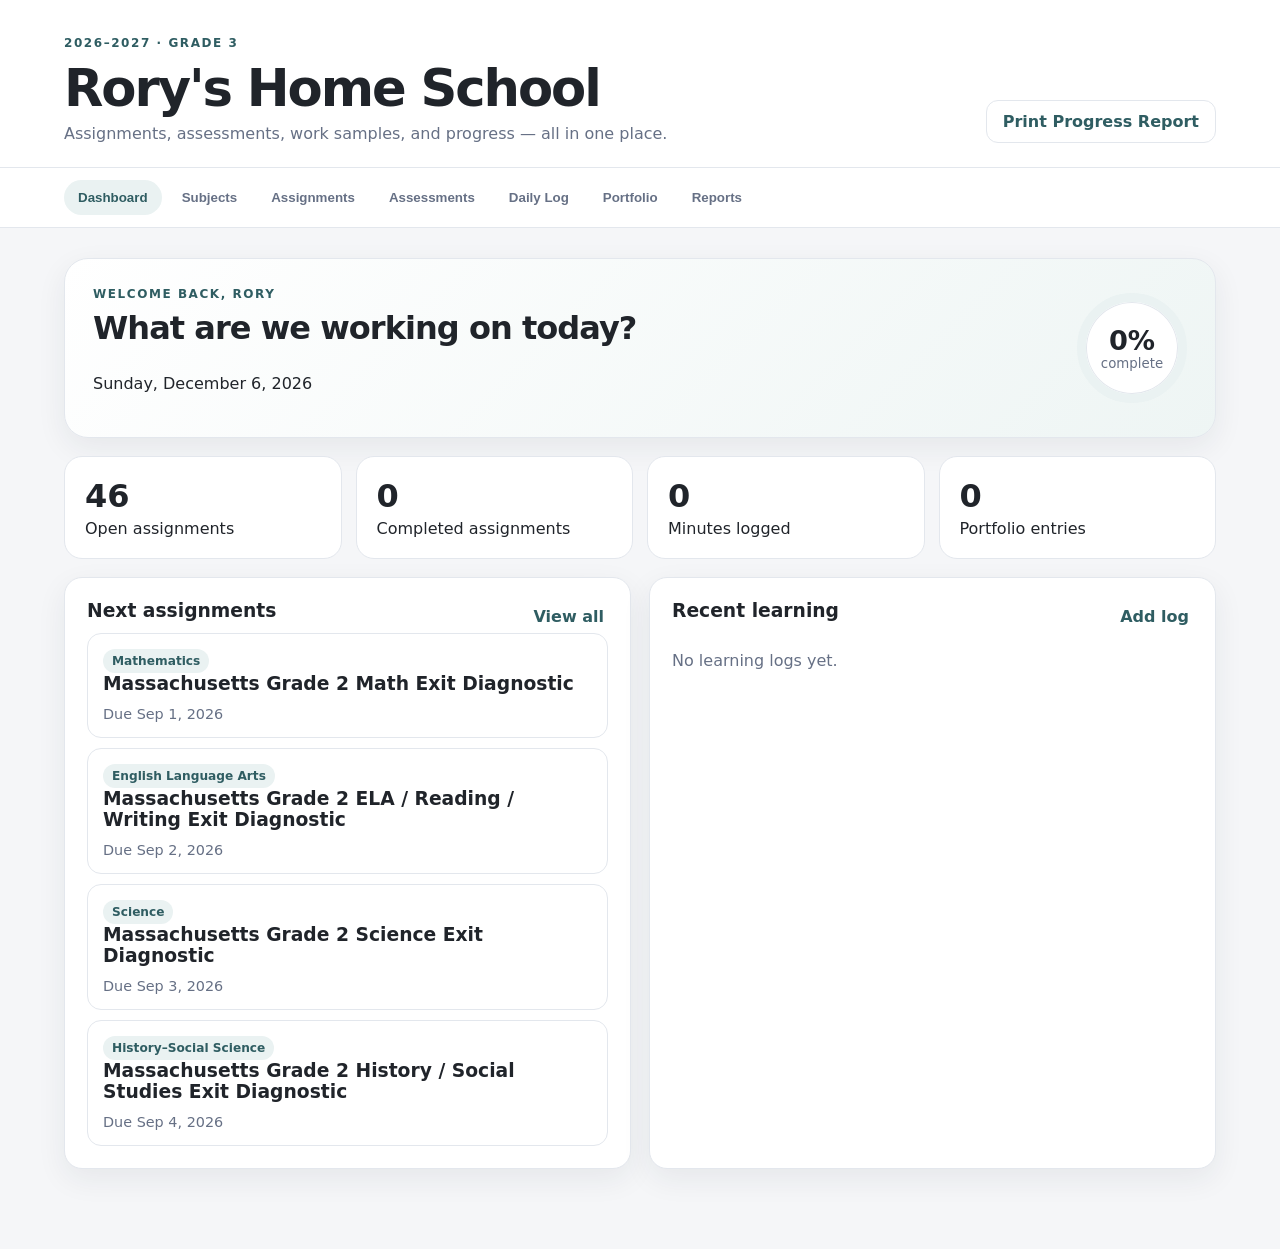
==== commit 07777d5e: "Add seven-week Grade 3 writing workshop Add 41 instructional activities and nine independent writing" ====
--- a/index.html
+++ b/index.html
@@ -5,6 +5,7 @@
   <meta name="viewport" content="width=device-width, initial-scale=1.0">
   <title>Rory's Home School</title>
   <link rel="stylesheet" href="styles.css">
+<link rel="stylesheet" href="ela.css">
 </head>
 <body>
 <header class="site-header">
@@ -172,5 +173,8 @@
 <script src="portal-config.js"></script>
 <script src="app.js"></script>
 <script src="portal-extras.js"></script>
+<script src="ela-curriculum.js"></script>
+<script src="ela-store.js"></script>
+<script src="ela-portal.js"></script>
 </body>
 </html>
--- a/ela.css
+++ b/ela.css
@@ -0,0 +1,3 @@
+.ela-main{max-width:1000px}.ela-meta{display:flex;flex-wrap:wrap;gap:8px;margin:12px 0 20px}.ela-main p,.ela-main li{line-height:1.65}.ela-main li{margin-bottom:9px}.ela-main label{display:block;font-weight:650;margin:20px 0 8px}.ela-main textarea{display:block;margin-top:8px;line-height:1.6;min-height:100px;resize:vertical}.ela-main .panel{margin-bottom:20px}.ela-main .ela-check{display:flex;align-items:start;gap:10px;font-weight:400}.ela-check input{width:auto;margin-top:5px}.ela-response{white-space:pre-wrap;overflow-wrap:anywhere;line-height:1.6}.ela-status{color:var(--accent);min-height:1.5em}.ela-main details{margin:14px 0}.ela-main summary{cursor:pointer;font-weight:700}.ela-toolbar{display:flex;flex-wrap:wrap;gap:10px;align-items:center}.ela-toolbar a{color:var(--accent)}.ela-main button:disabled{opacity:.55;cursor:not-allowed}.ela-rubric{display:grid;grid-template-columns:repeat(2,minmax(0,1fr));gap:12px}.ela-rubric label{margin:0}.ela-rubric select{margin-top:8px}.ela-week-heading{grid-column:1/-1;margin:22px 0 0}.ela-table-wrap{overflow-x:auto}.ela-print-only{display:none}.ela-evidence{break-inside:auto!important}#ela-parent label{display:block;margin:14px 0 6px}#ela-parent .panel{margin-top:18px}#ela-parent .ela-rubric label{margin:0}#ela-parent textarea{margin-top:6px}#ela-parent .ela-check input{width:auto}#ela-parent .ela-check{display:flex;gap:10px}.ela-record-meta{margin:8px 0}.ela-assignment-banner{margin-bottom:16px}.ela-hidden{display:none!important}
+@media(max-width:600px){.ela-rubric{grid-template-columns:1fr}.ela-main{padding:22px 16px}.ela-main h1{font-size:2rem}.filter-row{flex-wrap:wrap}}
+@media print{.no-print,.ela-toolbar,button{display:none!important}.ela-print-only{display:block}textarea,select{display:none!important}.ela-main .panel{break-inside:auto}.ela-response{overflow:visible}.ela-status{display:none}details{display:block}#ela-parent .panel{break-inside:auto}}
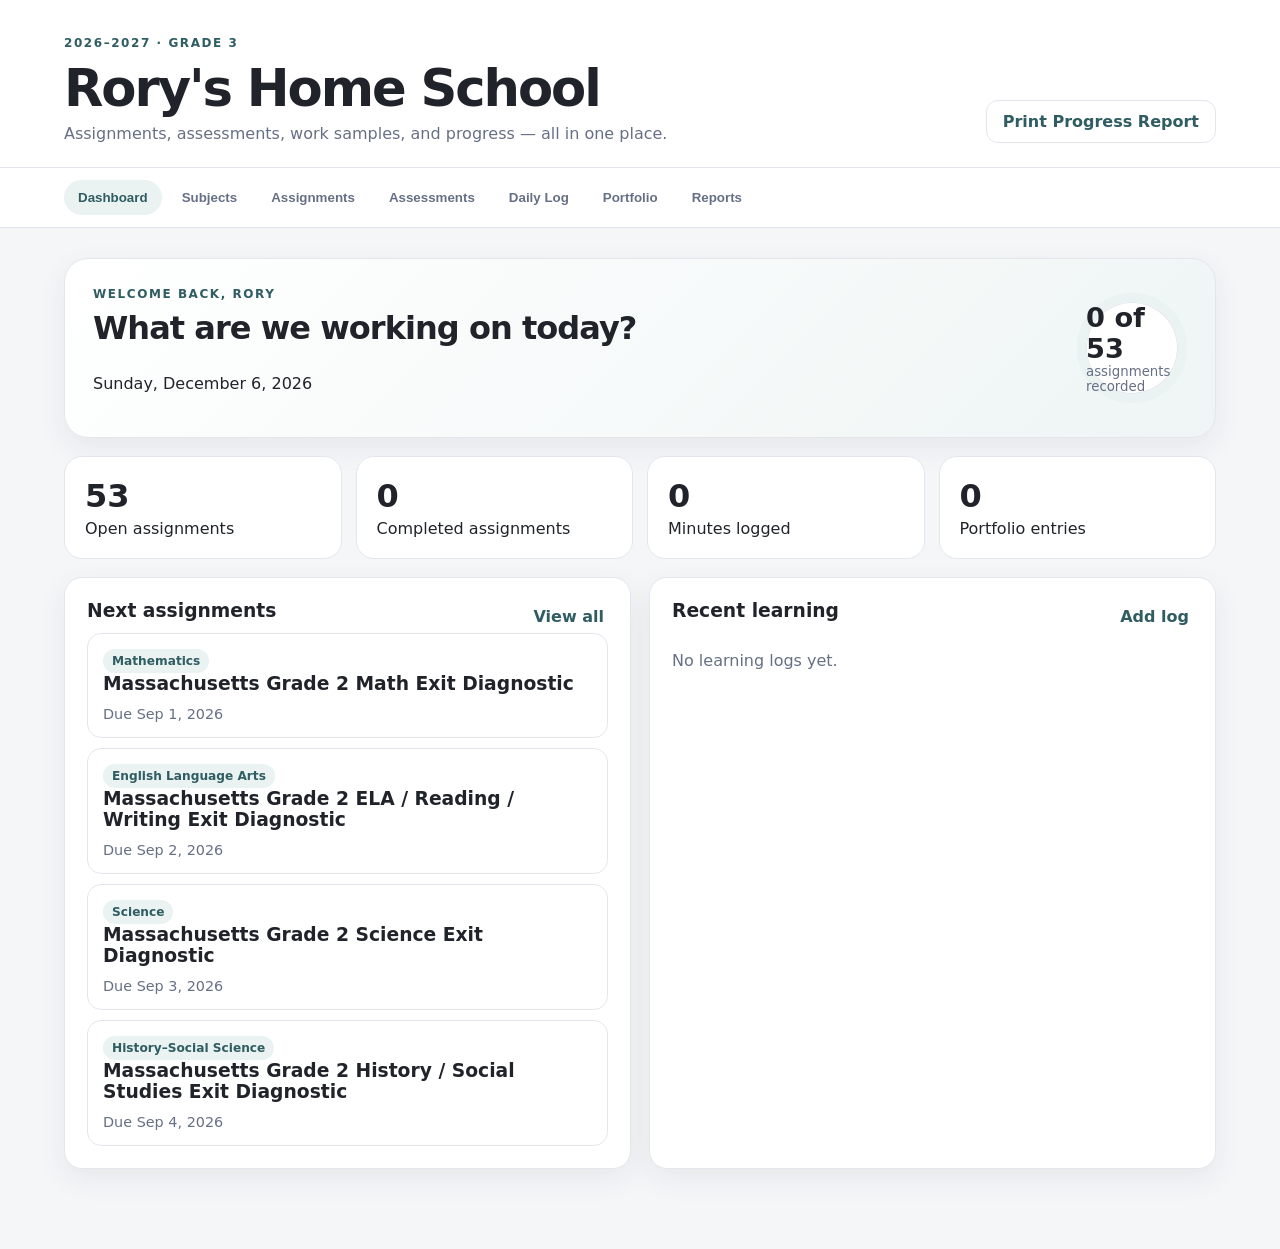
==== commit 50336e7f: "Add Rory Grade 3 Science and History bridges Adds the seven-week Science Lab and Community Explorer " ====
--- a/index.html
+++ b/index.html
@@ -6,6 +6,8 @@
   <title>Rory's Home School</title>
   <link rel="stylesheet" href="styles.css">
 <link rel="stylesheet" href="ela.css">
+<link rel="stylesheet" href="science.css">
+<link rel="stylesheet" href="history.css">
 </head>
 <body>
 <header class="site-header">
@@ -35,7 +37,7 @@
       <h2>What are we working on today?</h2>
       <p id="todayText"></p>
     </div>
-    <div class="progress-ring"><span id="overallPercent">0%</span><small>complete</small></div>
+    <div class="progress-ring"><span id="overallPercent">0 of 0</span><small>assignments recorded</small></div>
   </div>
 
   <div class="stats-grid">
@@ -171,10 +173,17 @@
 </dialog>
 
 <script src="portal-config.js"></script>
+<script src="assessment-persistence.js"></script>
 <script src="app.js"></script>
 <script src="portal-extras.js"></script>
 <script src="ela-curriculum.js"></script>
 <script src="ela-store.js"></script>
 <script src="ela-portal.js"></script>
+<script src="science-course.js"></script>
+<script src="science-store.js"></script>
+<script src="science-portal.js"></script>
+<script src="history-course.js"></script>
+<script src="history-store.js"></script>
+<script src="history-portal.js"></script>
 </body>
 </html>
--- a/science.css
+++ b/science.css
@@ -0,0 +1,15 @@
+.science-page,.science-parent{--science-blue:#1d6173;--science-green:#2d7658;--science-gold:#c67a18;--science-ink:#173c47}.science-page{background:linear-gradient(180deg,#edf7f7 0,#f5f6f8 340px)}
+.science-page main{max-width:1280px}.science-page .site-header{background:linear-gradient(125deg,#fff 0,#eff9f7 58%,#fff4da 100%)}.science-page .site-header h1{color:var(--science-ink)}.science-page a.button{text-decoration:none;display:inline-block}
+.science-routine{display:grid;grid-template-columns:repeat(4,1fr);gap:8px;margin:20px 0}.science-routine span{position:relative;display:grid;place-items:center;min-height:54px;padding:10px 26px 10px 12px;border:2px solid #c8dfdd;border-radius:13px;background:#fff;color:var(--science-ink);font-size:.82rem;font-weight:850;text-align:center;letter-spacing:.035em}.science-routine span:not(:last-child)::after{content:'→';position:absolute;right:-15px;z-index:2;color:var(--science-gold);font-size:1.35rem}
+.science-course-grid{display:grid;grid-template-columns:250px minmax(0,1fr);gap:22px;align-items:start}.science-course-grid>div{min-width:0;max-width:100%}.science-week-nav{position:sticky;top:20px}.science-week-nav a{display:block;margin:5px 0;padding:11px 12px;border:1px solid transparent;border-radius:11px;color:var(--text);text-decoration:none;line-height:1.35}.science-week-nav a:hover,.science-week-nav a:focus-visible{background:#fff}.science-week-nav a[aria-current]{background:#fff;border-color:#9fc6c4;box-shadow:var(--shadow)}.science-week-nav small{display:block;margin-top:4px;color:var(--muted)}
+.science-week-grid{display:grid;grid-template-columns:repeat(2,minmax(0,1fr));gap:15px}.science-week-card{border-top:5px solid var(--science-blue)}.science-week-card h3{margin-top:12px}.science-week-card li{margin:7px 0;line-height:1.5}.science-progress{font-weight:750;color:var(--science-green)}
+.science-opening{border-left:6px solid var(--science-gold)}.science-opening p{font-size:1.05rem;line-height:1.7}.science-stage{display:inline-flex;align-items:center;gap:7px;padding:6px 10px;border-radius:999px;background:#e8f4f2;color:var(--science-green);font-size:.78rem;font-weight:850;letter-spacing:.05em}.science-stage.parent{background:#fff1d7;color:#80500f}.science-stage.portfolio{background:#edf0ff;color:#3d4a85}
+.science-visual{margin:18px 0;padding:14px;border:1px solid #c8dfdd;border-radius:16px;background:#f8fdfc;overflow-x:auto}.science-visual svg{display:block;width:100%;min-width:520px;height:auto}.science-visual text{font-family:Inter,system-ui,sans-serif;fill:#173c47;font-weight:750}.science-visual .soft{fill:#dff1ee}.science-visual .gold{fill:#f6d28e}.science-visual .blue{fill:#cfeaf0}.science-visual .line{fill:none;stroke:#1d6173;stroke-width:4;stroke-linecap:round;stroke-linejoin:round}.science-visual .arrow{fill:none;stroke:#c67a18;stroke-width:4;marker-end:url(#arrow)}
+.science-vocab{display:grid;grid-template-columns:repeat(2,minmax(0,1fr));gap:9px;margin:15px 0}.science-vocab div{padding:12px;border:1px solid var(--line);border-radius:12px;background:#fff}.science-vocab dt{font-weight:850;color:var(--science-blue)}.science-vocab dd{margin:4px 0 0;line-height:1.5}
+.science-prep{border:2px solid #e5bd70;background:#fff9ec}.science-prep li,.science-lesson p,.science-investigation li,.science-assignment li{line-height:1.65}.science-page .panel{margin-bottom:18px}.science-page h2{font-size:clamp(1.55rem,3vw,2rem)}.science-page h3{line-height:1.3}.science-page label{display:grid;gap:7px;margin:16px 0;font-weight:750}.science-page textarea{min-height:90px;line-height:1.55;resize:vertical}.science-page select,.science-page input,.science-page textarea{font-size:1rem}.science-field-grid{display:grid;grid-template-columns:repeat(2,minmax(0,1fr));gap:0 14px}.science-field-grid .wide{grid-column:1/-1}.science-task-check{display:flex!important;align-items:flex-start;gap:10px!important;font-weight:600!important}.science-task-check input{width:auto;min-width:20px;height:20px;margin-top:2px}.science-response{white-space:pre-wrap;overflow-wrap:anywhere;background:#f5f8f8;border-radius:9px;padding:12px;line-height:1.55}.science-status{min-height:1.5em;color:var(--science-green);font-weight:700}.science-alert{padding:14px;border:2px solid #aa3c30;border-radius:12px;background:#fff0ed;color:#79251d}.science-assignment{border-left:5px solid var(--science-blue)}.science-exit{border-left:5px solid var(--science-green)}.science-help{color:var(--muted);font-size:.92rem;line-height:1.55}.science-actions{display:flex;flex-wrap:wrap;gap:9px;margin-top:18px}.science-actions button,.science-actions a{min-height:44px}.science-page button:focus-visible,.science-page a:focus-visible,.science-page input:focus-visible,.science-page textarea:focus-visible,.science-page select:focus-visible,.science-page summary:focus-visible{outline:3px solid #d58a24;outline-offset:3px}.science-page button:disabled{opacity:.55;cursor:not-allowed}.science-summary details{margin:10px 0}.science-parent details{margin:12px 0}.science-parent summary{cursor:pointer;font-weight:800;padding:7px 0}.science-parent-grid{display:grid;grid-template-columns:repeat(3,minmax(0,1fr));gap:12px}.science-parent .science-response{margin:8px 0}.science-baseline-note{background:#eef6ff;border:1px solid #c9dff5;border-radius:12px;padding:14px}.science-recovery{border:2px solid #d1a64e;background:#fff9eb}.science-table-wrap{overflow-x:auto}.science-parent table{min-width:720px}.science-assignment-banner{margin-bottom:16px;border-left:5px solid var(--science-green)}
+.science-print-only{display:none}
+@media(max-width:900px){.science-course-grid{grid-template-columns:1fr}.science-week-nav{position:static;display:flex;gap:8px;overflow-x:auto}.science-week-nav a{min-width:190px;background:rgba(255,255,255,.7)}.science-week-grid{grid-template-columns:1fr}.science-parent-grid{grid-template-columns:1fr}}
+@media(max-width:620px){.science-page main{padding:20px 15px 55px}.science-page .site-header{padding:22px 15px}.science-routine{grid-template-columns:1fr 1fr}.science-routine span:nth-child(2)::after{display:none}.science-vocab,.science-field-grid{grid-template-columns:1fr}.science-field-grid .wide{grid-column:auto}.science-visual{padding:8px}.science-visual svg{min-width:430px}.science-week-nav a{min-width:170px}.science-page .panel{padding:17px}}
+@media print{@page{margin:14mm}.science-page{background:#fff}.science-page .site-header{padding:0 0 12px}.science-page .site-header a,.science-week-nav,.science-routine,.science-actions,.science-no-print,.science-parent .no-print{display:none!important}.science-page main{padding:0;max-width:none}.science-course-grid{display:block}.science-page .panel,.science-parent .panel{box-shadow:none;break-inside:auto}.science-page input,.science-page textarea,.science-page select{display:none}.science-print-only{display:block}.science-visual svg{min-width:0}.science-response{background:none;border:1px solid #ddd}.science-parent-grid{display:block}.science-parent-grid>*{margin-bottom:10px}}
+
+\n
--- a/history.css
+++ b/history.css
@@ -0,0 +1,17 @@
+.history-page,.history-parent{--history-blue:#1d6173;--history-green:#2d7658;--history-gold:#c67a18;--history-ink:#173c47}.history-page{background:linear-gradient(180deg,#edf7f7 0,#f5f6f8 340px)}
+.history-page main{max-width:1280px}.history-page .site-header{background:linear-gradient(125deg,#fff 0,#eff9f7 58%,#fff4da 100%)}.history-page .site-header h1{color:var(--history-ink)}.history-page a.button{text-decoration:none;display:inline-block}
+.history-routine{display:grid;grid-template-columns:repeat(4,1fr);gap:8px;margin:20px 0}.history-routine span{position:relative;display:grid;place-items:center;min-height:54px;padding:10px 26px 10px 12px;border:2px solid #c8dfdd;border-radius:13px;background:#fff;color:var(--history-ink);font-size:.82rem;font-weight:850;text-align:center;letter-spacing:.035em}.history-routine span:not(:last-child)::after{content:'→';position:absolute;right:-15px;z-index:2;color:var(--history-gold);font-size:1.35rem}
+.history-course-grid{display:grid;grid-template-columns:250px minmax(0,1fr);gap:22px;align-items:start}.history-course-grid>div{min-width:0;max-width:100%}.history-week-nav{position:sticky;top:20px}.history-week-nav a{display:block;margin:5px 0;padding:11px 12px;border:1px solid transparent;border-radius:11px;color:var(--text);text-decoration:none;line-height:1.35}.history-week-nav a:hover,.history-week-nav a:focus-visible{background:#fff}.history-week-nav a[aria-current]{background:#fff;border-color:#9fc6c4;box-shadow:var(--shadow)}.history-week-nav small{display:block;margin-top:4px;color:var(--muted)}
+.history-week-grid{display:grid;grid-template-columns:repeat(2,minmax(0,1fr));gap:15px}.history-week-card{border-top:5px solid var(--history-blue)}.history-week-card h3{margin-top:12px}.history-week-card li{margin:7px 0;line-height:1.5}.history-progress{font-weight:750;color:var(--history-green)}
+.history-opening{border-left:6px solid var(--history-gold)}.history-opening p{font-size:1.05rem;line-height:1.7}.history-stage{display:inline-flex;align-items:center;gap:7px;padding:6px 10px;border-radius:999px;background:#e8f4f2;color:var(--history-green);font-size:.78rem;font-weight:850;letter-spacing:.05em}.history-stage.parent{background:#fff1d7;color:#80500f}.history-stage.portfolio{background:#edf0ff;color:#3d4a85}
+.history-visual{margin:18px 0;padding:14px;border:1px solid #c8dfdd;border-radius:16px;background:#f8fdfc;overflow-x:auto}.history-visual svg{display:block;width:100%;min-width:520px;height:auto}.history-visual text{font-family:Inter,system-ui,sans-serif;fill:#173c47;font-weight:750}.history-visual .soft{fill:#dff1ee}.history-visual .gold{fill:#f6d28e}.history-visual .blue{fill:#cfeaf0}.history-visual .line{fill:none;stroke:#1d6173;stroke-width:4;stroke-linecap:round;stroke-linejoin:round}.history-visual .arrow,.history-visual .history-arrow{fill:none;stroke:#b45f35;stroke-width:4;stroke-linecap:round;stroke-linejoin:round}
+.history-vocab{display:grid;grid-template-columns:repeat(2,minmax(0,1fr));gap:9px;margin:15px 0}.history-vocab div{padding:12px;border:1px solid var(--line);border-radius:12px;background:#fff}.history-vocab dt{font-weight:850;color:var(--history-blue)}.history-vocab dd{margin:4px 0 0;line-height:1.5}
+.history-prep{border:2px solid #e5bd70;background:#fff9ec}.history-prep li,.history-lesson p,.history-investigation li,.history-assignment li{line-height:1.65}.history-page .panel{margin-bottom:18px}.history-page h2{font-size:clamp(1.55rem,3vw,2rem)}.history-page h3{line-height:1.3}.history-page label{display:grid;gap:7px;margin:16px 0;font-weight:750}.history-page textarea{min-height:90px;line-height:1.55;resize:vertical}.history-page select,.history-page input,.history-page textarea{font-size:1rem}.history-field-grid{display:grid;grid-template-columns:repeat(2,minmax(0,1fr));gap:0 14px}.history-field-grid .wide{grid-column:1/-1}.history-task-check{display:flex!important;align-items:flex-start;gap:10px!important;font-weight:600!important}.history-task-check input{width:auto;min-width:20px;height:20px;margin-top:2px}.history-response{white-space:pre-wrap;overflow-wrap:anywhere;background:#f5f8f8;border-radius:9px;padding:12px;line-height:1.55}.history-status{min-height:1.5em;color:var(--history-green);font-weight:700}.history-alert{padding:14px;border:2px solid #aa3c30;border-radius:12px;background:#fff0ed;color:#79251d}.history-assignment{border-left:5px solid var(--history-blue)}.history-exit{border-left:5px solid var(--history-green)}.history-help{color:var(--muted);font-size:.92rem;line-height:1.55}.history-actions{display:flex;flex-wrap:wrap;gap:9px;margin-top:18px}.history-actions button,.history-actions a{min-height:44px}.history-page button:focus-visible,.history-page a:focus-visible,.history-page input:focus-visible,.history-page textarea:focus-visible,.history-page select:focus-visible,.history-page summary:focus-visible{outline:3px solid #d58a24;outline-offset:3px}.history-page button:disabled{opacity:.55;cursor:not-allowed}.history-summary details{margin:10px 0}.history-parent details{margin:12px 0}.history-parent summary{cursor:pointer;font-weight:800;padding:7px 0}.history-parent-grid{display:grid;grid-template-columns:repeat(3,minmax(0,1fr));gap:12px}.history-parent .history-response{margin:8px 0}.history-baseline-note{background:#eef6ff;border:1px solid #c9dff5;border-radius:12px;padding:14px}.history-recovery{border:2px solid #d1a64e;background:#fff9eb}.history-table-wrap{overflow-x:auto}.history-parent table{min-width:720px}.history-assignment-banner{margin-bottom:16px;border-left:5px solid var(--history-green)}
+.history-print-only{display:none}
+@media(max-width:900px){.history-course-grid{grid-template-columns:1fr}.history-week-nav{position:static;display:flex;gap:8px;overflow-x:auto}.history-week-nav a{min-width:190px;background:rgba(255,255,255,.7)}.history-week-grid{grid-template-columns:1fr}.history-parent-grid{grid-template-columns:1fr}}
+@media(max-width:620px){.history-page main{padding:20px 15px 55px}.history-page .site-header{padding:22px 15px}.history-routine{grid-template-columns:1fr 1fr}.history-routine span:nth-child(2)::after{display:none}.history-vocab,.history-field-grid{grid-template-columns:1fr}.history-field-grid .wide{grid-column:auto}.history-visual{padding:8px}.history-visual svg{min-width:430px}.history-week-nav a{min-width:170px}.history-page .panel{padding:17px}}
+@media print{@page{margin:14mm}.history-page{background:#fff}.history-page .site-header{padding:0 0 12px}.history-page .site-header a,.history-week-nav,.history-routine,.history-actions,.history-no-print,.history-parent .no-print{display:none!important}.history-page main{padding:0;max-width:none}.history-course-grid{display:block}.history-page .panel,.history-parent .panel{box-shadow:none;break-inside:auto}.history-page input,.history-page textarea,.history-page select{display:none}.history-print-only{display:block}.history-visual svg{min-width:0}.history-response{background:none;border:1px solid #ddd}.history-parent-grid{display:block}.history-parent-grid>*{margin-bottom:10px}}
+
+
+
+\n
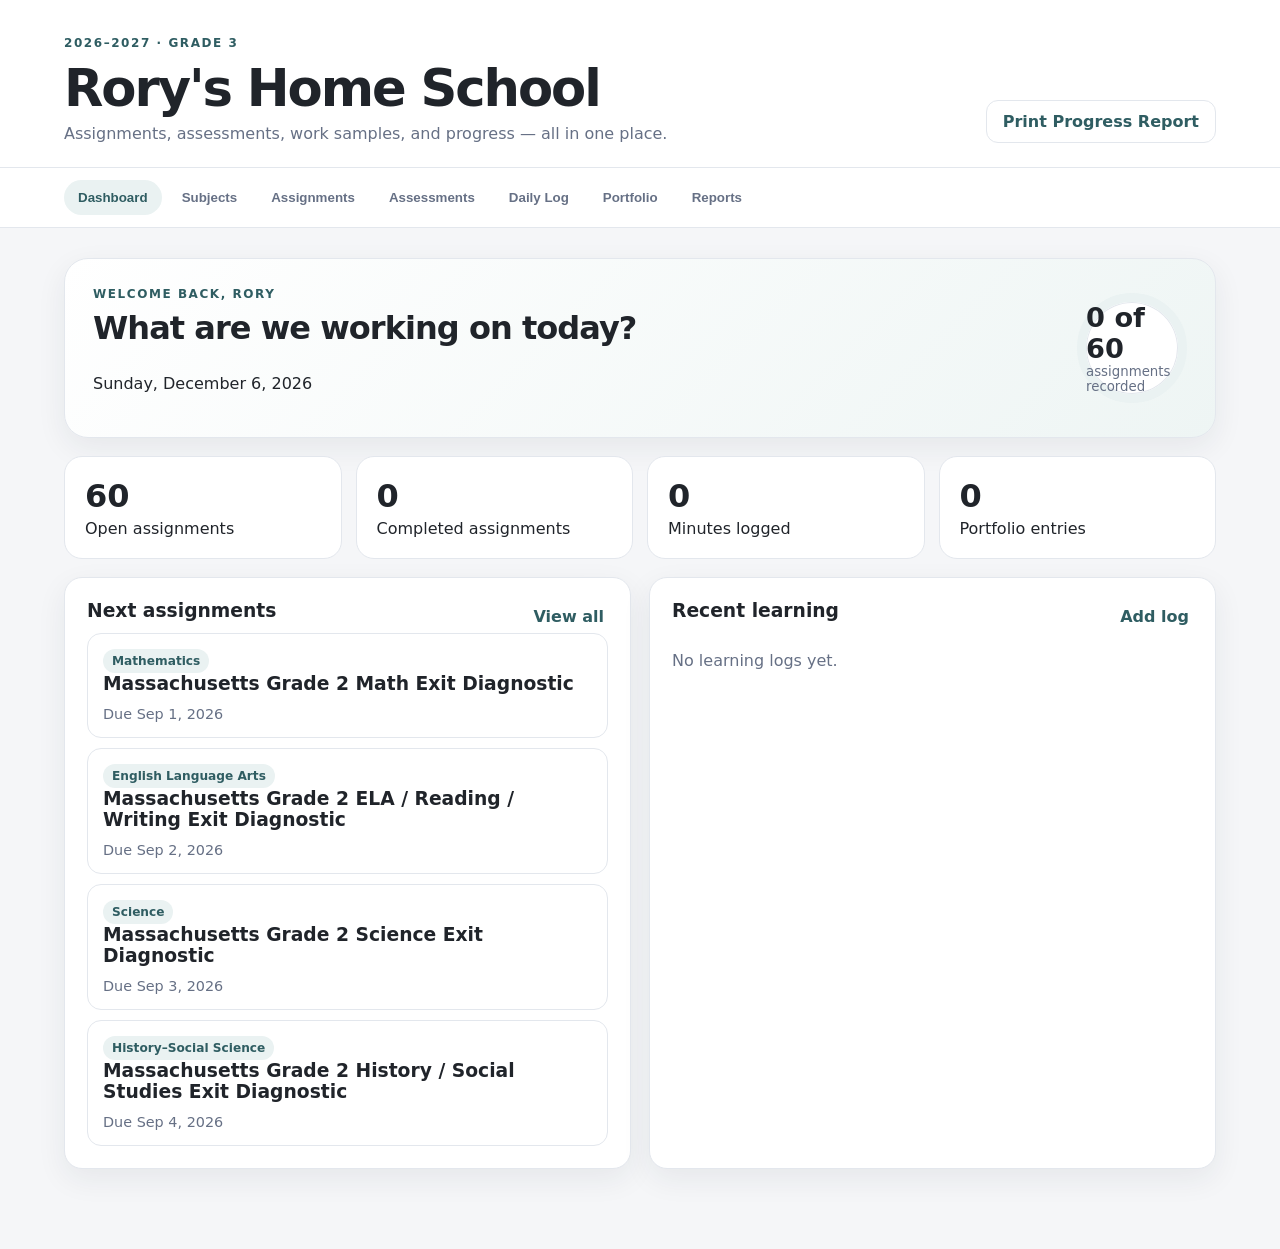
==== commit 2fcfa770: "Bust course script caches Version the course scripts in each entry point so the corrected live modul" ====
--- a/index.html
+++ b/index.html
@@ -174,16 +174,16 @@
 
 <script src="portal-config.js"></script>
 <script src="assessment-persistence.js"></script>
-<script src="app.js"></script>
-<script src="portal-extras.js"></script>
+<script src="app.js?v=20260905"></script>
+<script src="portal-extras.js?v=20260905"></script>
 <script src="ela-curriculum.js"></script>
 <script src="ela-store.js"></script>
-<script src="ela-portal.js"></script>
-<script src="science-course.js"></script>
-<script src="science-store.js"></script>
-<script src="science-portal.js"></script>
-<script src="history-course.js"></script>
-<script src="history-store.js"></script>
-<script src="history-portal.js"></script>
+<script src="ela-portal.js?v=20260905"></script>
+<script src="science-course.js?v=20260905"></script>
+<script src="science-store.js?v=20260905"></script>
+<script src="science-portal.js?v=20260905"></script>
+<script src="history-course.js?v=20260905"></script>
+<script src="history-store.js?v=20260905"></script>
+<script src="history-portal.js?v=20260905"></script>
 </body>
 </html>
--- a/science.css
+++ b/science.css
@@ -11,5 +11,3 @@
 @media(max-width:900px){.science-course-grid{grid-template-columns:1fr}.science-week-nav{position:static;display:flex;gap:8px;overflow-x:auto}.science-week-nav a{min-width:190px;background:rgba(255,255,255,.7)}.science-week-grid{grid-template-columns:1fr}.science-parent-grid{grid-template-columns:1fr}}
 @media(max-width:620px){.science-page main{padding:20px 15px 55px}.science-page .site-header{padding:22px 15px}.science-routine{grid-template-columns:1fr 1fr}.science-routine span:nth-child(2)::after{display:none}.science-vocab,.science-field-grid{grid-template-columns:1fr}.science-field-grid .wide{grid-column:auto}.science-visual{padding:8px}.science-visual svg{min-width:430px}.science-week-nav a{min-width:170px}.science-page .panel{padding:17px}}
 @media print{@page{margin:14mm}.science-page{background:#fff}.science-page .site-header{padding:0 0 12px}.science-page .site-header a,.science-week-nav,.science-routine,.science-actions,.science-no-print,.science-parent .no-print{display:none!important}.science-page main{padding:0;max-width:none}.science-course-grid{display:block}.science-page .panel,.science-parent .panel{box-shadow:none;break-inside:auto}.science-page input,.science-page textarea,.science-page select{display:none}.science-print-only{display:block}.science-visual svg{min-width:0}.science-response{background:none;border:1px solid #ddd}.science-parent-grid{display:block}.science-parent-grid>*{margin-bottom:10px}}
-
-\n
--- a/history.css
+++ b/history.css
@@ -11,7 +11,3 @@
 @media(max-width:900px){.history-course-grid{grid-template-columns:1fr}.history-week-nav{position:static;display:flex;gap:8px;overflow-x:auto}.history-week-nav a{min-width:190px;background:rgba(255,255,255,.7)}.history-week-grid{grid-template-columns:1fr}.history-parent-grid{grid-template-columns:1fr}}
 @media(max-width:620px){.history-page main{padding:20px 15px 55px}.history-page .site-header{padding:22px 15px}.history-routine{grid-template-columns:1fr 1fr}.history-routine span:nth-child(2)::after{display:none}.history-vocab,.history-field-grid{grid-template-columns:1fr}.history-field-grid .wide{grid-column:auto}.history-visual{padding:8px}.history-visual svg{min-width:430px}.history-week-nav a{min-width:170px}.history-page .panel{padding:17px}}
 @media print{@page{margin:14mm}.history-page{background:#fff}.history-page .site-header{padding:0 0 12px}.history-page .site-header a,.history-week-nav,.history-routine,.history-actions,.history-no-print,.history-parent .no-print{display:none!important}.history-page main{padding:0;max-width:none}.history-course-grid{display:block}.history-page .panel,.history-parent .panel{box-shadow:none;break-inside:auto}.history-page input,.history-page textarea,.history-page select{display:none}.history-print-only{display:block}.history-visual svg{min-width:0}.history-response{background:none;border:1px solid #ddd}.history-parent-grid{display:block}.history-parent-grid>*{margin-bottom:10px}}
-
-
-
-\n
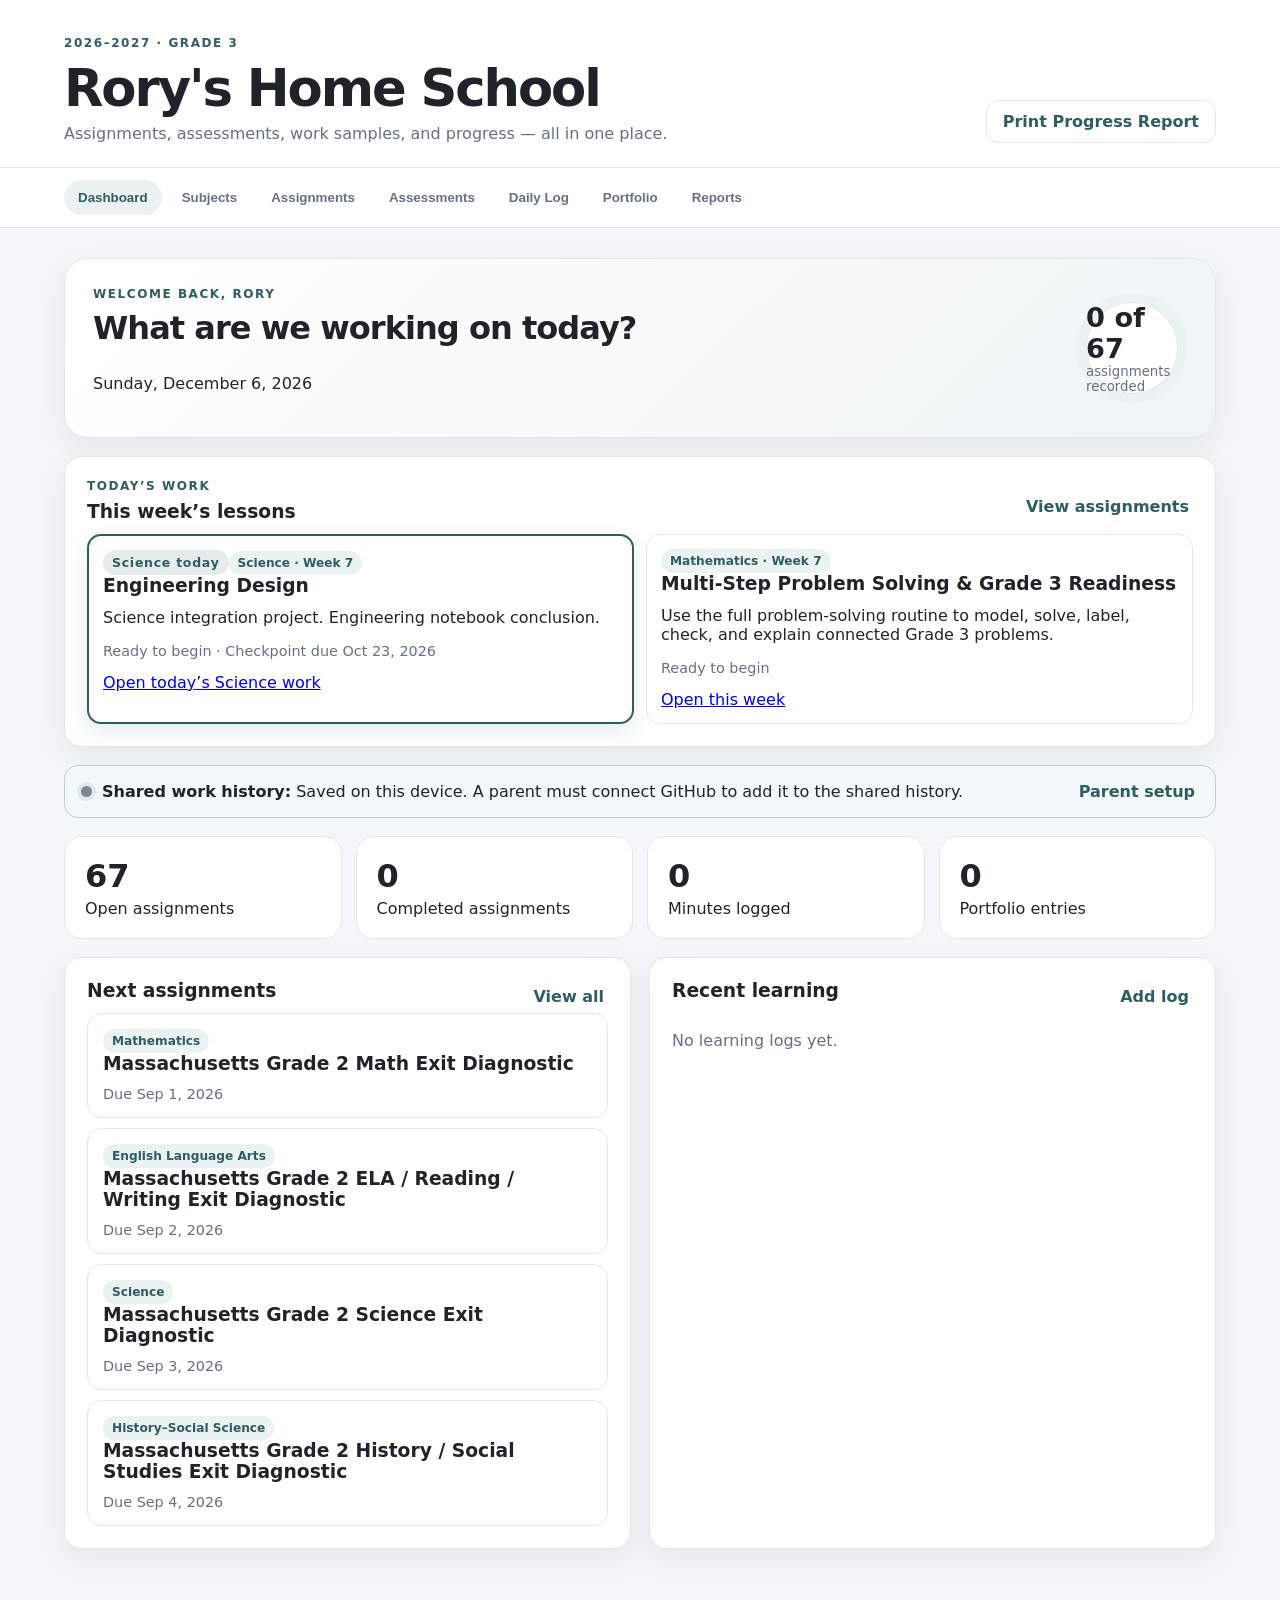
==== commit 8f107626: "Publish Rory curriculum and GitHub-backed work history" ====
--- a/index.html
+++ b/index.html
@@ -3,11 +3,13 @@
 <head>
   <meta charset="UTF-8">
   <meta name="viewport" content="width=device-width, initial-scale=1.0">
-  <title>Rory's Home School</title>
+  <title>Rory's Home School</title>
+  <link rel="icon" href="favicon.svg" type="image/svg+xml">
   <link rel="stylesheet" href="styles.css">
 <link rel="stylesheet" href="ela.css">
 <link rel="stylesheet" href="science.css">
-<link rel="stylesheet" href="history.css">
+<link rel="stylesheet" href="history.css">
+<link rel="stylesheet" href="instruction.css?v=20260909a">
 </head>
 <body>
 <header class="site-header">
@@ -92,10 +94,10 @@
 </section>
 
 <section id="assessments" class="view">
-  <div class="section-heading"><div><p class="eyebrow">Massachusetts Exit Baseline + Later Progress Checks</p><h2>Assessments</h2></div></div>
+  <div class="section-heading"><div><p class="eyebrow">Historical Starting Evidence</p><h2>Completed Baselines & Records</h2></div></div>
   <div class="assessment-intro panel">
-    <h3>Assessment Week</h3>
-    <p>Rory's initial assessments use Massachusetts exit expectations as the core baseline, with separate prerequisite and California readiness probes, to establish where Grade 2 instruction left off. After the baseline is complete, instructional work and progress checks will be organized around California Grade 3 expectations.</p>
+    <h3>Assessment phase complete</h3>
+    <p>Rory’s completed diagnostics remain here as locked historical starting evidence. Current work is organized in the seven-week California Grade 3 instructional courses, assignments, portfolio, and progress records.</p>
   </div>
   <div id="assessmentList" class="card-list"></div>
 </section>
@@ -136,7 +138,7 @@
         <button id="exportJsonBtn" class="button">Export Full Record (.json)</button>
         <button id="exportCsvBtn" class="button secondary">Export Learning Log (.csv)</button>
       </div>
-      <p class="privacy-note"><strong>Important:</strong> this starter version stores progress only in this browser. Export regularly so the record is backed up.</p>
+      <p class="privacy-note"><strong>Backup option:</strong> GitHub work history is managed in the card below. A downloaded export remains useful as an extra family copy.</p>
     </article>
   </div>
 </section>
@@ -172,18 +174,23 @@
 </form>
 </dialog>
 
-<script src="portal-config.js"></script>
-<script src="assessment-persistence.js"></script>
-<script src="app.js?v=20260905"></script>
-<script src="portal-extras.js?v=20260905"></script>
+<script src="portal-config.js"></script>
+<script src="storage-resilience.js?v=20260909a"></script>
+<script src="github-sync.js?v=20260915a"></script>
+<script src="assessment-persistence.js?v=20260909a"></script>
+<script src="app.js?v=20260909a"></script>
+<script src="portal-extras.js?v=20260909a"></script>
 <script src="ela-curriculum.js"></script>
 <script src="ela-store.js"></script>
 <script src="ela-portal.js?v=20260905"></script>
 <script src="science-course.js?v=20260905"></script>
 <script src="science-store.js?v=20260905"></script>
-<script src="science-portal.js?v=20260905"></script>
+<script src="science-portal.js?v=20260909a"></script>
 <script src="history-course.js?v=20260905"></script>
 <script src="history-store.js?v=20260905"></script>
 <script src="history-portal.js?v=20260905"></script>
-</body>
+<script src="math-course.js?v=20260909a"></script>
+<script src="instruction-core.js?v=20260909a"></script>
+<script src="instruction-portal.js?v=20260909a"></script>
+</body>
 </html>
--- a/styles.css
+++ b/styles.css
@@ -15,4 +15,31 @@
 .subject-detail{margin-top:18px}.topic-list{display:grid;grid-template-columns:repeat(2,minmax(0,1fr));gap:8px 18px;padding-left:18px}
 .standards-note{border-left:5px solid var(--accent)}
 @media(max-width:900px){.subject-grid{grid-template-columns:repeat(2,minmax(0,1fr))}}
-@media(max-width:580px){.subject-grid{grid-template-columns:1fr}.topic-list{grid-template-columns:1fr}}
+@media(max-width:580px){.subject-grid{grid-template-columns:1fr}.topic-list{grid-template-columns:1fr}}
+
+/* Shared GitHub work history */
+.github-sync-strip,.github-sync-page-status{display:flex;align-items:center;gap:10px;border:1px solid #b9d2d0;background:#f2f8f7;border-radius:14px;padding:12px 16px;margin:14px 0;color:var(--text)}
+.github-sync-strip p,.github-sync-page-status p{margin:0;flex:1}
+.github-sync-page-status{max-width:1100px;margin:0 auto 20px}
+.github-sync-dot{width:11px;height:11px;border-radius:999px;background:#7b8794;box-shadow:0 0 0 4px rgba(123,135,148,.14);flex:0 0 auto}
+.github-sync-strip:has([data-state="saved"]) .github-sync-dot,.github-sync-page-status:has([data-state="saved"]) .github-sync-dot{background:var(--success);box-shadow:0 0 0 4px rgba(47,122,77,.14)}
+.github-sync-strip:has([data-state="working"]) .github-sync-dot,.github-sync-page-status:has([data-state="working"]) .github-sync-dot{background:#aa6b10;box-shadow:0 0 0 4px rgba(170,107,16,.14)}
+.github-sync-strip:has([data-state="needs-attention"]) .github-sync-dot,.github-sync-page-status:has([data-state="needs-attention"]) .github-sync-dot{background:#b42318;box-shadow:0 0 0 4px rgba(180,35,24,.14)}
+.github-sync-card{border-top:5px solid var(--accent)}
+.github-sync-callout{border-radius:10px;padding:12px;background:#f3f5f7;border:1px solid var(--line)}
+.github-sync-callout[data-state="saved"]{background:#edf8f1;border-color:#abd5ba;color:#245f3d}
+.github-sync-callout[data-state="working"]{background:#fff7e8;border-color:#e9c982;color:#714b0b}
+.github-sync-callout[data-state="needs-attention"]{background:#fff0ef;border-color:#e5aaa5;color:#8d2119}
+.github-sync-connected{font-weight:700;color:var(--muted)}
+.github-sync-remember{display:flex;align-items:center;gap:8px;font-weight:700;margin:4px 0 10px}.github-sync-remember input{width:auto}
+.github-sync-token-row{display:grid;grid-template-columns:minmax(220px,1fr) auto;gap:12px;align-items:end;margin:14px 0}
+.github-sync-token-row label{display:grid;gap:6px;font-weight:700}
+.github-sync-token-row input{width:100%;border:1px solid #c9d0d9;border-radius:9px;padding:11px;font:inherit;background:#fff;color:var(--text)}
+.github-sync-actions{align-items:center;flex-wrap:wrap}
+.github-sync-conflict{margin-top:16px;padding:14px;border:2px solid #d39b96;border-radius:12px;background:#fff5f4}
+.github-sync-conflict p{margin-bottom:10px}
+.github-sync-card details{margin-top:18px}
+.github-sync-card summary{cursor:pointer;font-weight:750;color:var(--accent)}
+.github-sync-card li+li{margin-top:6px}
+@media(max-width:680px){.github-sync-token-row{grid-template-columns:1fr}.github-sync-strip,.github-sync-page-status{align-items:flex-start;flex-wrap:wrap}.github-sync-strip .link-button,.github-sync-page-status a{margin-left:21px}}
+@media print{.github-sync-strip,.github-sync-page-status,.github-sync-card{display:none!important}}
--- a/instruction.css
+++ b/instruction.css
@@ -0,0 +1 @@
+.instruction-page{background:var(--bg)}.instruction-page main{max-width:1280px;margin:auto;padding:24px}.instruction-layout{display:grid;grid-template-columns:minmax(210px,260px) minmax(0,1fr);gap:22px;align-items:start}.instruction-nav{position:sticky;top:16px;display:grid;gap:7px}.instruction-nav a{display:block;padding:11px 13px;border:1px solid var(--line);border-radius:12px;background:var(--surface);color:var(--text);text-decoration:none;font-weight:700}.instruction-nav a[aria-current=page]{border-color:var(--accent);box-shadow:inset 4px 0 var(--accent)}.instruction-nav small{display:block;margin-top:3px;color:var(--muted);font-weight:500}.instruction-routine{max-width:1280px;margin:0 auto 18px;display:flex;align-items:center;justify-content:center;gap:8px;flex-wrap:wrap;padding:12px;background:var(--surface);border:1px solid var(--line);border-radius:16px}.instruction-routine span{font-weight:800;color:var(--accent)}.instruction-routine b{color:var(--muted)}.instruction-opening{border-top:5px solid var(--accent)}.instruction-week-grid{display:grid;grid-template-columns:repeat(2,minmax(0,1fr));gap:16px;margin:16px 0}.instruction-week-card{display:flex;flex-direction:column}.instruction-week-card .actions{margin-top:auto}.instruction-progress{font-weight:800;color:var(--accent)}.instruction-stage{display:inline-block;padding:5px 9px;border-radius:999px;background:color-mix(in srgb,var(--accent) 12%,white);color:var(--accent);font-size:.78rem;letter-spacing:.06em;font-weight:900}.instruction-stage.parent{background:#fff0d7;color:#7c4a00}.instruction-stage.portfolio{background:#e7f5ed;color:#22633e}.instruction-stage.friday{background:#f1eafa;color:#5d397d}.instruction-skill-list{display:flex;flex-wrap:wrap;gap:7px;margin:12px 0}.instruction-skill-list span{border:1px solid var(--line);background:var(--surface);border-radius:999px;padding:5px 9px;font-size:.88rem}.instruction-visual{margin:16px 0;padding:18px;background:linear-gradient(135deg,color-mix(in srgb,var(--accent) 8%,white),var(--surface));border:1px solid var(--line);border-radius:18px}.instruction-visual figcaption{font-weight:800;margin-bottom:12px}.instruction-visual>div{display:flex;align-items:center;justify-content:center;gap:8px;flex-wrap:wrap}.instruction-visual span{min-width:110px;padding:14px;text-align:center;background:var(--surface);border:2px solid color-mix(in srgb,var(--accent) 50%,var(--line));border-radius:14px;font-weight:800}.instruction-visual b{font-size:1.35rem;color:var(--accent)}.instruction-lesson,.instruction-activity,.instruction-checkpoint,.instruction-prep,.instruction-finish{margin:16px 0}.instruction-example{padding:14px 16px;border-left:4px solid var(--accent);background:color-mix(in srgb,var(--accent) 6%,white);border-radius:0 12px 12px 0}.instruction-vocab{display:grid;grid-template-columns:repeat(2,minmax(0,1fr));gap:10px}.instruction-vocab div{border:1px solid var(--line);border-radius:12px;padding:10px}.instruction-vocab dt{font-weight:900}.instruction-vocab dd{margin:4px 0 0;color:var(--muted)}.instruction-field-grid{display:grid;grid-template-columns:repeat(2,minmax(0,1fr));gap:13px;margin-top:16px}.instruction-field-grid label,.instruction-finish>label,.instruction-review-form label{display:grid;gap:6px;font-weight:750}.instruction-field-grid .wide{grid-column:1/-1}.instruction-field-grid textarea,.instruction-field-grid select,.instruction-finish textarea,.instruction-finish select,.instruction-finish input,.instruction-review-form textarea,.instruction-review-form select,[data-course-summary]{width:100%;box-sizing:border-box}.instruction-task-check{display:flex;gap:10px;align-items:flex-start;padding:10px 12px;margin:8px 0;border:1px solid var(--line);border-radius:10px;font-weight:700}.instruction-task-check input{margin-top:4px;transform:scale(1.15)}.instruction-status{min-height:1.4em;font-weight:800;color:var(--accent)}.instruction-response,.instruction-parent-response{white-space:pre-wrap;border:1px solid var(--line);border-radius:10px;padding:10px;background:var(--surface)}.instruction-parent-response{margin:9px 0}.instruction-parent-response p{margin:.45rem 0 0}.instruction-parent-summary{display:grid;grid-template-columns:repeat(2,minmax(0,1fr));gap:12px;margin:14px 0}.instruction-parent-summary div{padding:13px;border:1px solid var(--line);border-radius:12px}.instruction-parent-summary strong{display:block;font-size:1.35rem}.instruction-parent-week{margin:12px 0;border:1px solid var(--line);border-radius:14px;padding:12px}.instruction-review-form{display:grid;grid-template-columns:minmax(180px,1fr) minmax(240px,2fr);gap:12px;align-items:end;padding:14px;margin-top:12px;background:color-mix(in srgb,var(--accent) 5%,white);border-radius:12px}.instruction-review-form button{align-self:end}.instruction-spotlight{margin:18px 0}.instruction-spotlight-grid{display:grid;grid-template-columns:repeat(auto-fit,minmax(230px,1fr));gap:12px}.instruction-spotlight-card{padding:14px;border:1px solid var(--line);border-radius:14px;background:var(--surface)}.science-priority-card{border:2px solid var(--accent);box-shadow:0 8px 20px color-mix(in srgb,var(--accent) 12%,transparent)}.instruction-course-banner{margin-bottom:15px}.instruction-course-links{display:flex;gap:9px;flex-wrap:wrap}.instruction-error,.instruction-note{padding:12px;border-left:4px solid #b06700;background:#fff7e7;border-radius:8px}.instruction-help{color:var(--muted);font-size:.92rem}@media(max-width:800px){.instruction-page main{padding:16px}.instruction-layout{grid-template-columns:1fr}.instruction-nav{position:static;grid-template-columns:repeat(2,minmax(0,1fr))}.instruction-week-grid,.instruction-field-grid,.instruction-vocab,.instruction-review-form{grid-template-columns:1fr}.instruction-field-grid .wide{grid-column:auto}}@media(max-width:480px){.instruction-nav{grid-template-columns:1fr}.instruction-routine b{display:none}.instruction-routine span{width:100%;text-align:center}.instruction-parent-summary{grid-template-columns:1fr}}@media print{.instruction-page header,.instruction-nav,.instruction-routine,.no-print{display:none!important}.instruction-layout{display:block}.instruction-page main{max-width:none;padding:0}.instruction-page .panel{break-inside:avoid;box-shadow:none}.instruction-field-grid label,.instruction-finish>label{display:none}.print-only{display:block!important}}
